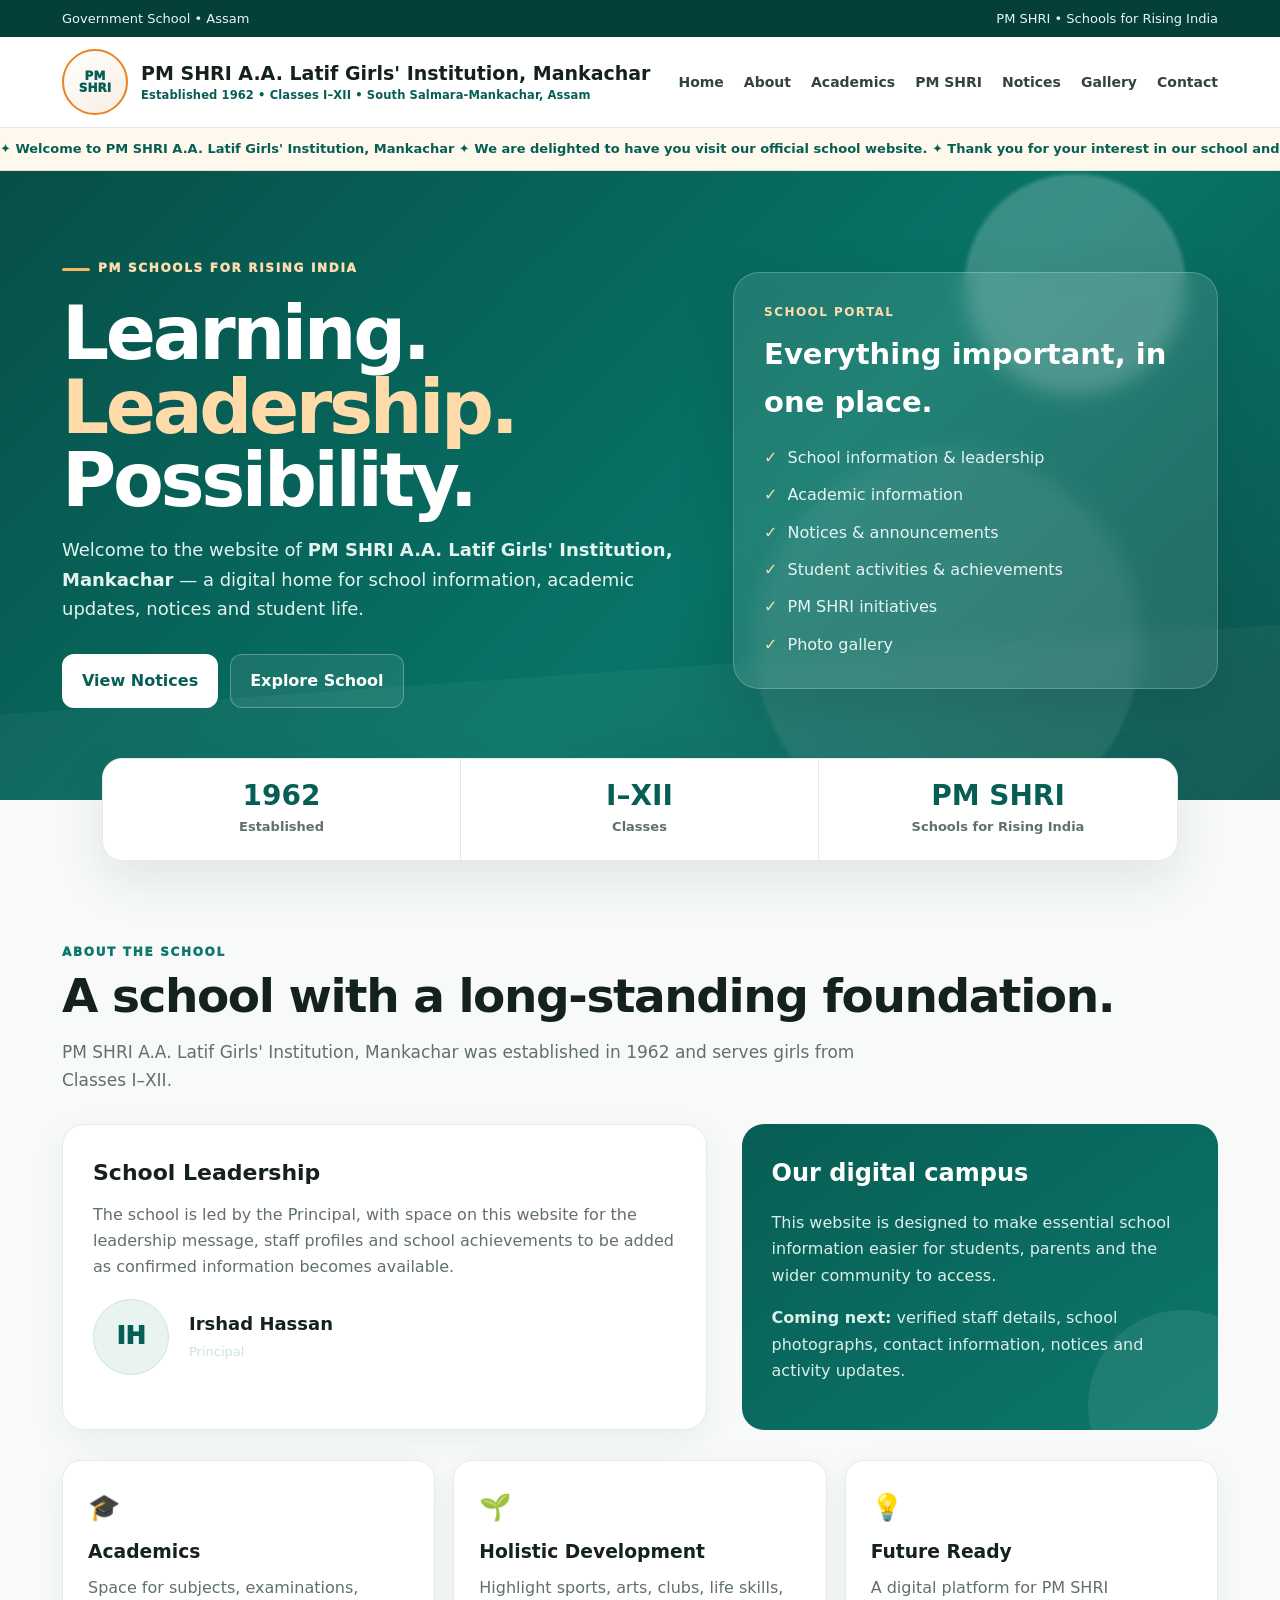
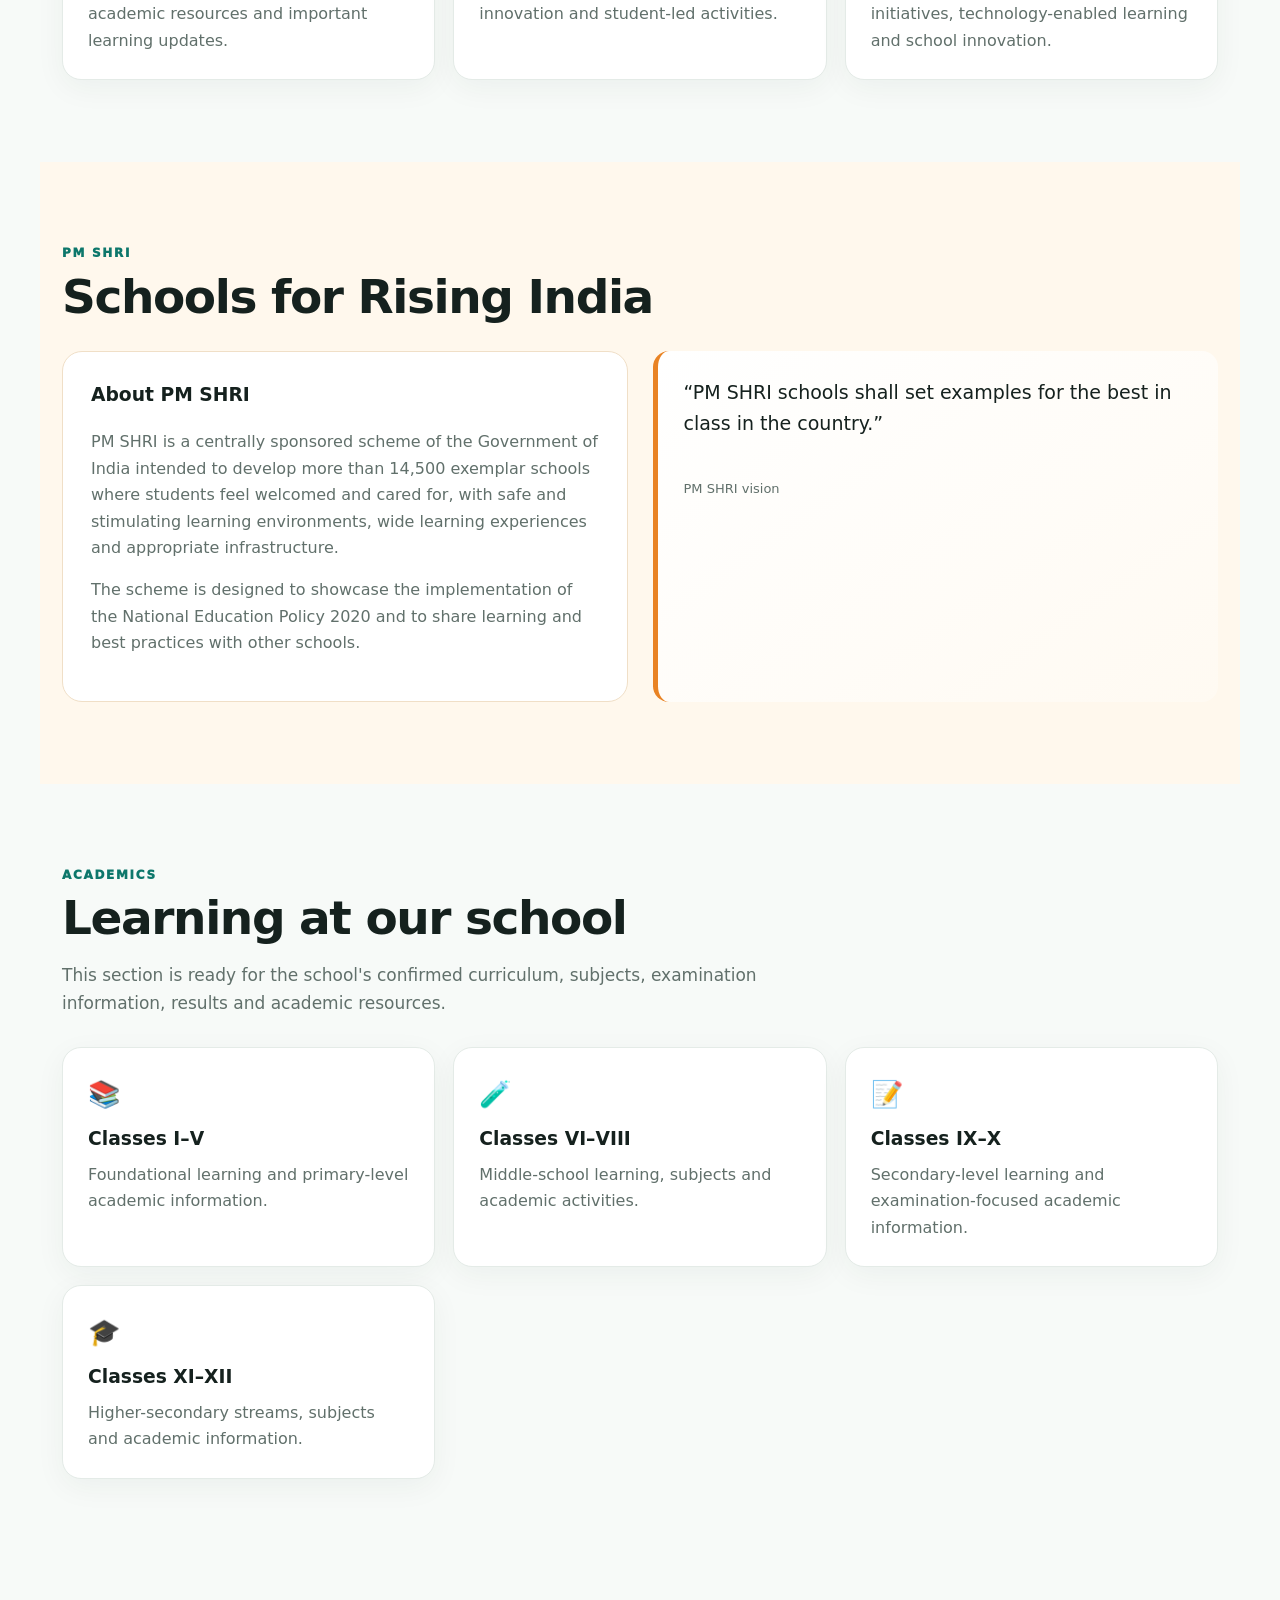
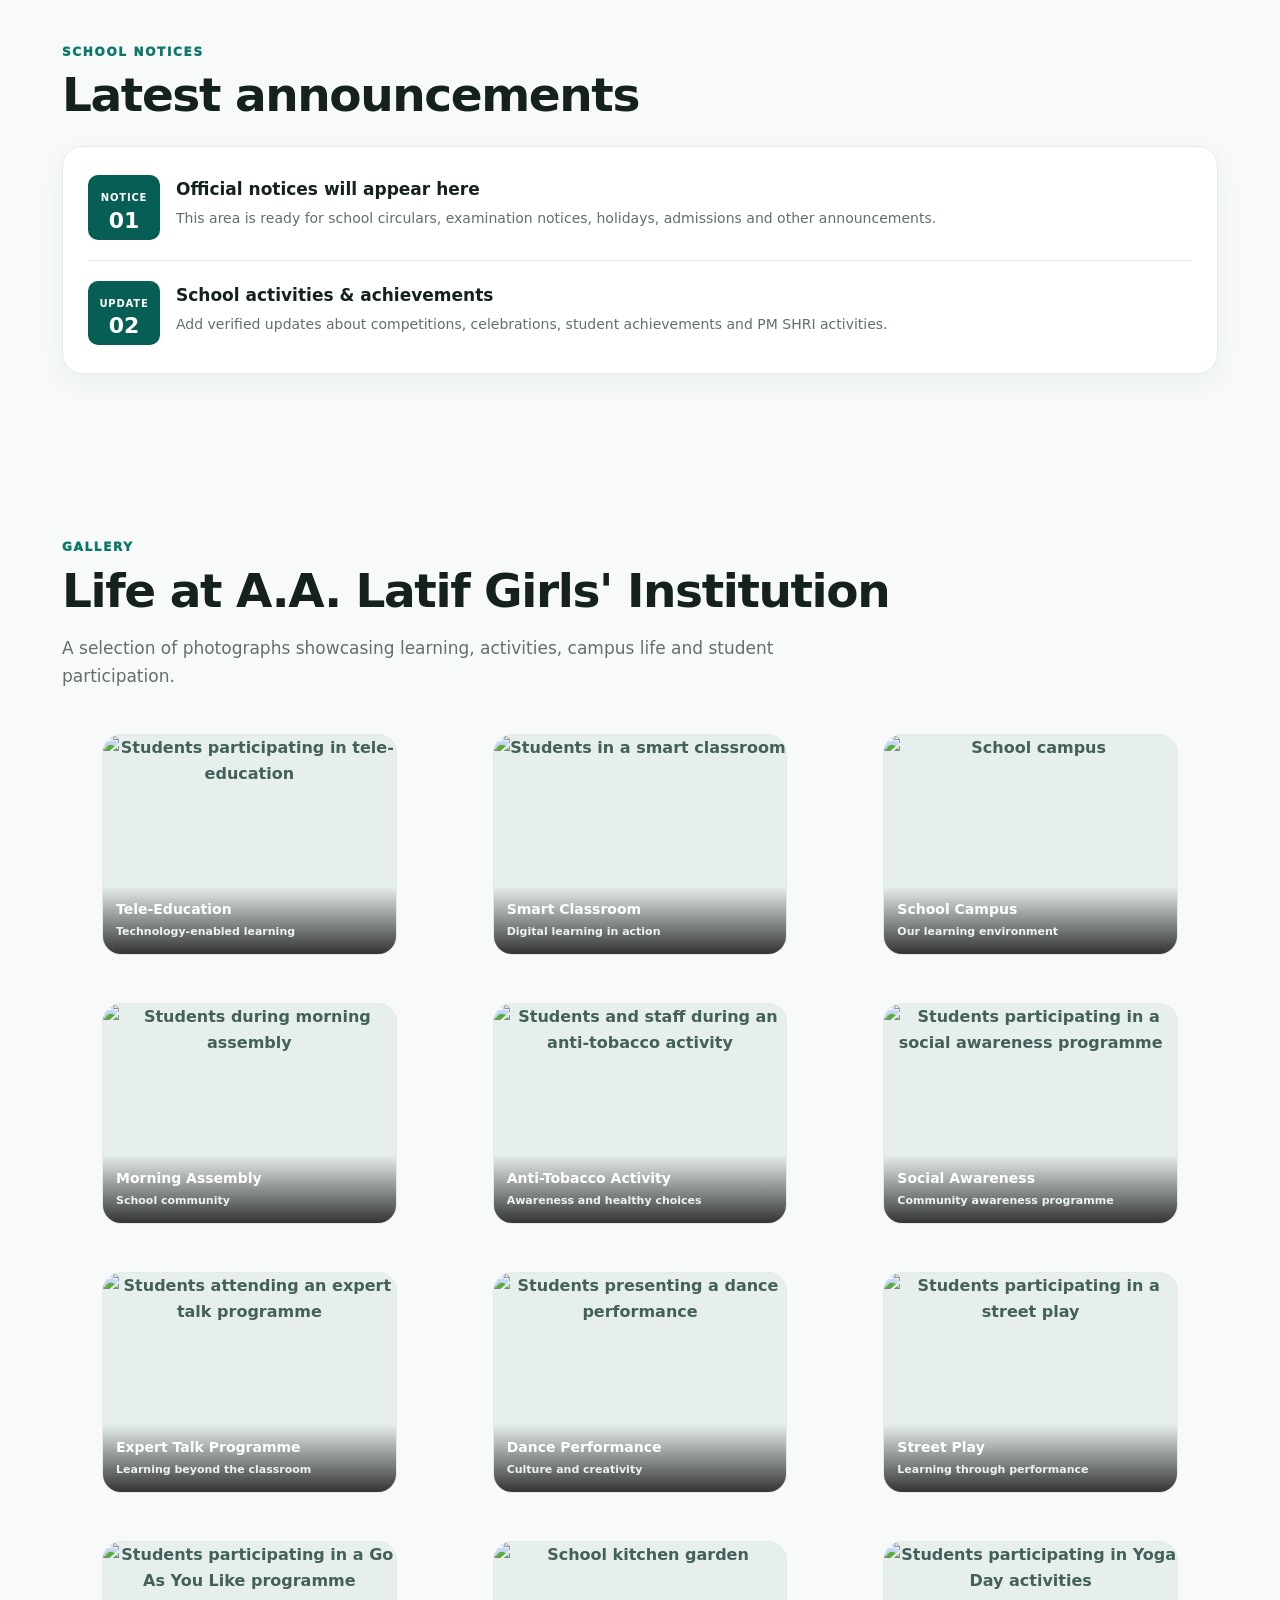
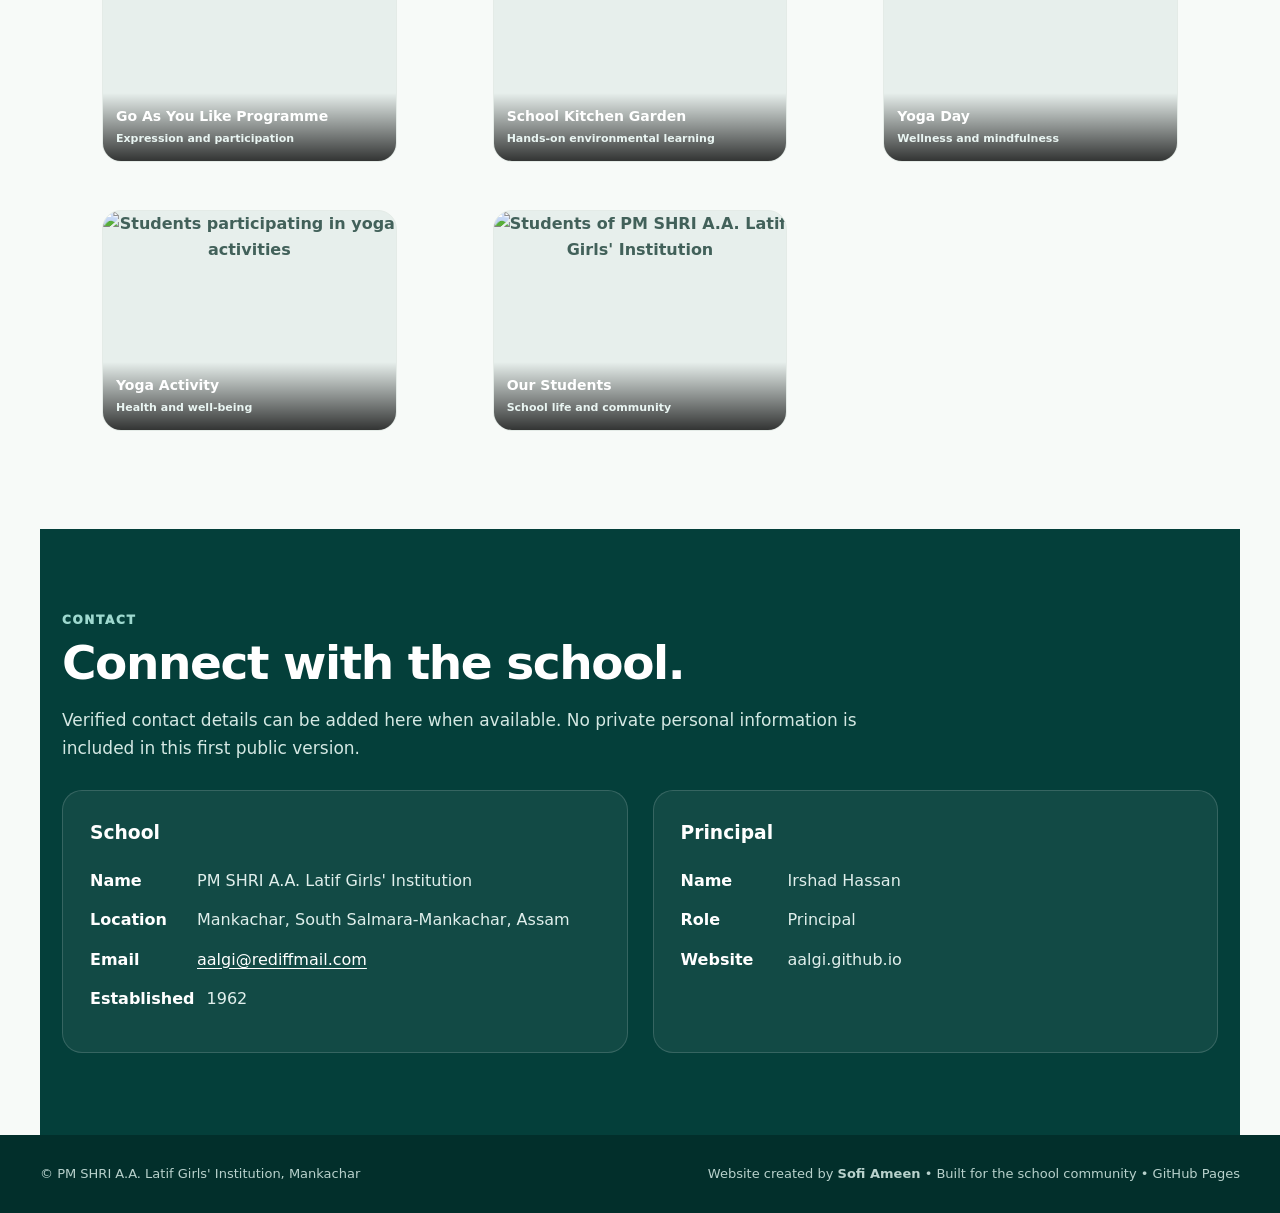
==== index_v4.html @ b2531571 "Add files via upload" ====
<!doctype html>
<html lang="en">
<head>
<meta charset="utf-8">
<meta name="viewport" content="width=device-width,initial-scale=1">
<meta name="theme-color" content="#075e54">
<title>PM SHRI A.A. Latif Girls' Institution, Mankachar</title>
<!-- Google Analytics 4 can be added here once the school Measurement ID (G-XXXXXXXXXX) is available. No public visitor counter is used. -->
<meta name="description" content="PM SHRI A.A. Latif Girls' Institution, Mankachar, Assam — school information, academics, notices, gallery and PM SHRI initiatives.">
<style>
:root{
  --green:#075e54;--green-dark:#043f3a;--green-soft:#0d776b;
  --saffron:#e98324;--gold:#f4b860;--cream:#fff8ed;
  --ink:#15211e;--muted:#61706b;--line:#e4ebe7;--white:#fff;
  --shadow:0 18px 50px rgba(10,55,48,.10)
}
*{box-sizing:border-box}
html{scroll-behavior:smooth}
body{margin:0;font-family:Inter,ui-sans-serif,system-ui,-apple-system,"Segoe UI",Roboto,Arial,sans-serif;color:var(--ink);background:#f7faf8;line-height:1.65}
a{color:inherit;text-decoration:none}
.topbar{background:var(--green-dark);color:#eaf6f3;font-size:13px}
.topbar-inner{max-width:1200px;margin:auto;padding:8px 22px;display:flex;justify-content:space-between;gap:12px;flex-wrap:wrap}
header{position:sticky;top:0;z-index:50;background:rgba(255,255,255,.96);backdrop-filter:blur(12px);border-bottom:1px solid var(--line)}
.nav{max-width:1200px;margin:auto;padding:12px 22px;display:flex;align-items:center;justify-content:space-between;gap:22px}
.brand{display:flex;align-items:center;gap:13px;min-width:0}
.logo-wrap{width:66px;height:66px;flex:0 0 66px;border-radius:50%;display:grid;place-items:center;border:2px solid var(--saffron);background:linear-gradient(145deg,#fff,#f8eee1);color:var(--green);font-weight:950;text-align:center;line-height:1.02;font-size:12px}
.brand-text{font-weight:900;font-size:19px;line-height:1.2}
.brand-text small{display:block;margin-top:5px;color:var(--green);font-size:11.5px;font-weight:800;letter-spacing:.01em}
nav{display:flex;align-items:center;gap:20px;font-size:14px;font-weight:800;color:#33433f}
nav a{padding:8px 0}
nav a:hover{color:var(--green)}
.menu{display:none;border:0;background:transparent;font-size:27px;color:var(--green);cursor:pointer}
.hero{position:relative;overflow:hidden;background:
 radial-gradient(circle at 84% 18%,rgba(255,255,255,.20) 0 9%,transparent 9.5%),
 radial-gradient(circle at 74% 75%,rgba(255,255,255,.08) 0 18%,transparent 18.5%),
 linear-gradient(135deg,#064f48,#087467 58%,#0b554e);color:#fff}
.hero:after{content:"";position:absolute;inset:auto -10% -150px;height:280px;background:rgba(255,255,255,.04);transform:rotate(-4deg)}
.hero-inner{position:relative;z-index:1;max-width:1200px;margin:auto;padding:82px 22px 92px;display:grid;grid-template-columns:1.12fr .88fr;gap:54px;align-items:center}
.kicker{display:inline-flex;align-items:center;gap:8px;color:#ffdcae;font-size:12px;font-weight:950;letter-spacing:.14em;text-transform:uppercase}
.kicker:before{content:"";width:28px;height:3px;background:var(--gold);border-radius:9px}
.hero h1{font-size:clamp(42px,5.8vw,74px);line-height:.99;letter-spacing:-.045em;margin:18px 0}
.hero h1 span{color:#ffdba9}
.hero p{font-size:18px;max-width:700px;color:#e3f4f0;margin:0}
.actions{display:flex;gap:12px;flex-wrap:wrap;margin-top:30px}
.btn{display:inline-flex;align-items:center;justify-content:center;padding:13px 19px;border-radius:12px;font-weight:900;border:1px solid rgba(255,255,255,.28);transition:.2s}
.btn:hover{transform:translateY(-2px)}
.btn-primary{background:#fff;color:var(--green)}
.btn-outline{background:rgba(255,255,255,.08);color:#fff}
.hero-panel{border:1px solid rgba(255,255,255,.22);background:rgba(255,255,255,.10);border-radius:26px;padding:30px;box-shadow:0 20px 60px rgba(0,0,0,.12);backdrop-filter:blur(10px)}
.hero-panel .mini{font-size:12px;letter-spacing:.12em;text-transform:uppercase;color:#ffdcae;font-weight:900}
.hero-panel h2{font-size:29px;margin:8px 0 18px}
.quick-list{list-style:none;padding:0;margin:0;display:grid;gap:11px}
.quick-list li{display:flex;gap:10px;align-items:flex-start;color:#e8f5f2}
.quick-list li:before{content:"✓";color:#ffdcae;font-weight:900}
.stats{max-width:1120px;margin:-42px auto 0;position:relative;z-index:5;padding:0 22px}
.stat-grid{background:#fff;border:1px solid var(--line);border-radius:20px;box-shadow:var(--shadow);display:grid;grid-template-columns:repeat(3,1fr);overflow:hidden}
.stat{padding:22px 25px;text-align:center;border-right:1px solid var(--line)}
.stat:last-child{border-right:0}
.stat b{display:block;font-size:28px;color:var(--green);line-height:1.1}
.stat span{display:block;color:var(--muted);font-size:13px;font-weight:750;margin-top:4px}
.section{max-width:1200px;margin:auto;padding:82px 22px}
.eyebrow{color:var(--green-soft);font-size:12px;font-weight:950;letter-spacing:.14em;text-transform:uppercase}
.section h2{font-size:clamp(31px,4vw,47px);line-height:1.08;letter-spacing:-.03em;margin:8px 0 13px}
.lead{max-width:800px;color:var(--muted);font-size:17px}
.intro-grid{display:grid;grid-template-columns:1.15fr .85fr;gap:35px;align-items:stretch;margin-top:30px}
.feature{background:#fff;border:1px solid var(--line);border-radius:22px;padding:30px;box-shadow:0 10px 34px rgba(15,54,47,.06)}
.feature h3{margin:0 0 10px;font-size:22px}
.feature p{color:var(--muted);margin:0 0 12px}
.highlight{background:linear-gradient(145deg,#075e54,#0d776b);color:#fff;border-radius:22px;padding:30px;position:relative;overflow:hidden}
.highlight:after{content:"";position:absolute;width:190px;height:190px;border-radius:50%;background:rgba(255,255,255,.08);right:-60px;bottom:-70px}
.highlight h3{margin:0 0 12px;font-size:24px}
.highlight p{color:#dcefeb}
.principal{display:flex;gap:20px;align-items:center;margin-top:18px}
.avatar{width:76px;height:76px;border-radius:50%;display:grid;place-items:center;background:#e9f3f0;color:var(--green);font-size:24px;font-weight:950;border:1px solid #cfe3dd}
.principal b{display:block;font-size:18px}.principal span{color:#cce3de;font-size:13px}
.cards{display:grid;grid-template-columns:repeat(3,1fr);gap:18px;margin-top:30px}
.card{background:#fff;border:1px solid var(--line);border-radius:19px;padding:25px;box-shadow:0 8px 30px rgba(15,54,47,.05)}
.card .icon{font-size:26px}.card h3{margin:8px 0 7px}.card p{color:var(--muted);margin:0}
.pmshri{background:var(--cream)}
.split{display:grid;grid-template-columns:1fr 1fr;gap:25px;margin-top:28px}
.pm-box{background:#fff;border:1px solid #f0dfc7;border-radius:20px;padding:28px}
.pm-box h3{margin-top:0}.pm-box p{color:var(--muted)}
.quote{background:linear-gradient(145deg,#fff,#fffaf2);border-left:5px solid var(--saffron);border-radius:16px;padding:26px;font-size:19px}
.quote small{font-size:13px;color:var(--muted)}
.notice-wrap{margin-top:25px;background:#fff;border:1px solid var(--line);border-radius:20px;padding:8px 25px;box-shadow:0 8px 30px rgba(15,54,47,.05)}
.notice{display:flex;gap:16px;align-items:flex-start;padding:20px 0;border-bottom:1px solid var(--line)}
.notice:last-child{border-bottom:0}
.date{min-width:72px;background:var(--green);color:#fff;border-radius:10px;text-align:center;padding:8px;font-weight:900}
.date b{display:block;font-size:22px;line-height:1}.date small{font-size:10px;letter-spacing:.08em}
.notice h3{margin:0 0 4px;font-size:17px}.notice p{margin:0;color:var(--muted);font-size:14px}
.gallery{display:grid;grid-template-columns:repeat(3,1fr);gap:16px;margin-top:28px}
.photo{aspect-ratio:4/3;border-radius:19px;border:1px solid var(--line);background:
 linear-gradient(135deg,#d8e8e3,#f8e6cf);display:flex;flex-direction:column;align-items:center;justify-content:center;text-align:center;color:#42615a;padding:20px;font-weight:850;overflow:hidden}
.photo span{display:block;font-size:12px;font-weight:700;color:#5f746e;margin-top:5px}
.photo.tall{aspect-ratio:4/3}
.contact{background:var(--green-dark);color:#fff}
.contact .lead{color:#d4e8e3}
.contact-grid{display:grid;grid-template-columns:1fr 1fr;gap:25px;margin-top:28px}
.contact-card{border:1px solid rgba(255,255,255,.15);background:rgba(255,255,255,.06);border-radius:20px;padding:27px}
.contact-card h3{margin-top:0}
.contact-row{display:flex;gap:12px;margin:13px 0;color:#e0efec}.contact-row b{min-width:95px;color:#fff}
footer{background:#022f2b;color:#b8d1cc;padding:28px 22px;font-size:13px}
.footer-inner{max-width:1200px;margin:auto;display:flex;justify-content:space-between;gap:15px;flex-wrap:wrap}
@media(max-width:900px){
 nav{display:none;position:absolute;left:15px;right:15px;top:82px;background:#fff;border:1px solid var(--line);border-radius:16px;padding:12px 18px;box-shadow:var(--shadow);flex-direction:column;align-items:flex-start;gap:5px}
 nav.open{display:flex}.menu{display:block}
 .hero-inner,.intro-grid,.split,.contact-grid{grid-template-columns:1fr}
 .cards{grid-template-columns:1fr 1fr}.gallery{grid-template-columns:1fr 1fr}
 .hero-inner{padding-top:60px}
}
@media(max-width:560px){
 .topbar-inner{font-size:11px}.brand-text{font-size:14px}.brand-text small{font-size:9.5px}.logo-wrap{width:52px;height:52px;flex-basis:52px;font-size:10px}
 .hero h1{font-size:43px}.hero p{font-size:16px}.stat-grid{grid-template-columns:1fr}.stat{border-right:0;border-bottom:1px solid var(--line)}.stat:last-child{border-bottom:0}
 .cards,.gallery{grid-template-columns:1fr}.section{padding:65px 18px}.hero-inner{padding-left:18px;padding-right:18px}
}

.marquee{background:#fff8ed;border-bottom:1px solid #f0dfc7;overflow:hidden;white-space:nowrap}
.marquee-track{display:inline-flex;min-width:max-content;animation:marquee 28s linear infinite;padding:10px 0;color:#075e54;font-size:13px;font-weight:850}
.marquee-track span{margin-right:55px}
@keyframes marquee{from{transform:translateX(0)}to{transform:translateX(-50%)}}
.gallery .photo{position:relative;padding:0;display:block;background:#e7efec}
.gallery .photo img{width:100%;height:100%;display:block;object-fit:cover}
.gallery .photo figcaption{position:absolute;left:0;right:0;bottom:0;padding:12px 13px;background:linear-gradient(transparent,rgba(0,0,0,.78));color:#fff;font-size:14px;font-weight:850;text-align:left}
.gallery .photo figcaption span{display:block;color:#e9f5f2;font-size:11px;font-weight:650;margin-top:2px}
.contact a.email-link{color:#fff;text-decoration:underline;text-underline-offset:3px}
@media(prefers-reduced-motion:reduce){.marquee-track{animation:none}.marquee{overflow:auto}}
</style>
</head>
<body>

<div class="topbar">
  <div class="topbar-inner">
    <span>Government School • Assam</span>
    <span>PM SHRI • Schools for Rising India</span>
  </div>
</div>

<header>
  <div class="nav">
    <a class="brand" href="#home" aria-label="School home">
      <div class="logo-wrap" aria-label="PM SHRI logo placeholder">PM<br>SHRI</div>
      <div class="brand-text">
        PM SHRI A.A. Latif Girls' Institution, Mankachar
        <small>Established 1962 • Classes I–XII • South Salmara-Mankachar, Assam</small>
      </div>
    </a>
    <button class="menu" onclick="toggleNav()" aria-label="Open navigation">☰</button>
    <nav id="nav">
      <a href="#home">Home</a><a href="#about">About</a><a href="#academics">Academics</a>
      <a href="#pmshri">PM SHRI</a><a href="#notices">Notices</a><a href="#gallery">Gallery</a><a href="#contact">Contact</a>
    </nav>
  </div>
</header>

<div class="marquee" aria-label="School welcome message">
  <div class="marquee-track">
    <span>✦ Welcome to PM SHRI A.A. Latif Girls' Institution, Mankachar ✦ We are delighted to have you visit our official school website. ✦ Thank you for your interest in our school and its activities. ✦</span>
    <span aria-hidden="true">✦ Welcome to PM SHRI A.A. Latif Girls' Institution, Mankachar ✦ We are delighted to have you visit our official school website. ✦ Thank you for your interest in our school and its activities. ✦</span>
  </div>
</div>

<main id="home">
<section class="hero">
  <div class="hero-inner">
    <div>
      <div class="kicker">PM Schools for Rising India</div>
      <h1>Learning.<br><span>Leadership.</span><br>Possibility.</h1>
      <p>Welcome to the website of <strong>PM SHRI A.A. Latif Girls' Institution, Mankachar</strong> — a digital home for school information, academic updates, notices and student life.</p>
      <div class="actions">
        <a class="btn btn-primary" href="#notices">View Notices</a>
        <a class="btn btn-outline" href="#about">Explore School</a>
      </div>
    </div>
    <aside class="hero-panel">
      <div class="mini">School Portal</div>
      <h2>Everything important, in one place.</h2>
      <ul class="quick-list">
        <li>School information & leadership</li>
        <li>Academic information</li>
        <li>Notices & announcements</li>
        <li>Student activities & achievements</li>
        <li>PM SHRI initiatives</li>
        <li>Photo gallery</li>
      </ul>
    </aside>
  </div>
</section>

<div class="stats">
  <div class="stat-grid">
    <div class="stat"><b>1962</b><span>Established</span></div>
    <div class="stat"><b>I–XII</b><span>Classes</span></div>
    <div class="stat"><b>PM SHRI</b><span>Schools for Rising India</span></div>
  </div>
</div>

<section class="section" id="about">
  <div class="eyebrow">About the school</div>
  <h2>A school with a long-standing foundation.</h2>
  <p class="lead">PM SHRI A.A. Latif Girls' Institution, Mankachar was established in 1962 and serves girls from Classes I–XII.</p>

  <div class="intro-grid">
    <article class="feature">
      <h3>School Leadership</h3>
      <p>The school is led by the Principal, with space on this website for the leadership message, staff profiles and school achievements to be added as confirmed information becomes available.</p>
      <div class="principal">
        <div class="avatar">IH</div>
        <div><b>Irshad Hassan</b><span>Principal</span></div>
      </div>
    </article>
    <article class="highlight">
      <h3>Our digital campus</h3>
      <p>This website is designed to make essential school information easier for students, parents and the wider community to access.</p>
      <p><strong>Coming next:</strong> verified staff details, school photographs, contact information, notices and activity updates.</p>
    </article>
  </div>

  <div class="cards">
    <article class="card"><div class="icon">🎓</div><h3>Academics</h3><p>Space for subjects, examinations, academic resources and important learning updates.</p></article>
    <article class="card"><div class="icon">🌱</div><h3>Holistic Development</h3><p>Highlight sports, arts, clubs, life skills, innovation and student-led activities.</p></article>
    <article class="card"><div class="icon">💡</div><h3>Future Ready</h3><p>A digital platform for PM SHRI initiatives, technology-enabled learning and school innovation.</p></article>
  </div>
</section>

<section class="section pmshri" id="pmshri">
  <div class="eyebrow">PM SHRI</div>
  <h2>Schools for Rising India</h2>
  <div class="split">
    <article class="pm-box">
      <h3>About PM SHRI</h3>
      <p>PM SHRI is a centrally sponsored scheme of the Government of India intended to develop more than 14,500 exemplar schools where students feel welcomed and cared for, with safe and stimulating learning environments, wide learning experiences and appropriate infrastructure.</p>
      <p>The scheme is designed to showcase the implementation of the National Education Policy 2020 and to share learning and best practices with other schools.</p>
    </article>
    <article class="quote">
      “PM SHRI schools shall set examples for the best in class in the country.”
      <br><br><small>PM SHRI vision</small>
    </article>
  </div>
</section>

<section class="section" id="academics">
  <div class="eyebrow">Academics</div>
  <h2>Learning at our school</h2>
  <p class="lead">This section is ready for the school's confirmed curriculum, subjects, examination information, results and academic resources.</p>
  <div class="cards">
    <article class="card"><div class="icon">📚</div><h3>Classes I–V</h3><p>Foundational learning and primary-level academic information.</p></article>
    <article class="card"><div class="icon">🧪</div><h3>Classes VI–VIII</h3><p>Middle-school learning, subjects and academic activities.</p></article>
    <article class="card"><div class="icon">📝</div><h3>Classes IX–X</h3><p>Secondary-level learning and examination-focused academic information.</p></article>
    <article class="card"><div class="icon">🎓</div><h3>Classes XI–XII</h3><p>Higher-secondary streams, subjects and academic information.</p></article>
  </div>
</section>

<section class="section" id="notices">
  <div class="eyebrow">School notices</div>
  <h2>Latest announcements</h2>
  <div class="notice-wrap">
    <div class="notice">
      <div class="date"><small>NOTICE</small><b>01</b></div>
      <div><h3>Official notices will appear here</h3><p>This area is ready for school circulars, examination notices, holidays, admissions and other announcements.</p></div>
    </div>
    <div class="notice">
      <div class="date"><small>UPDATE</small><b>02</b></div>
      <div><h3>School activities & achievements</h3><p>Add verified updates about competitions, celebrations, student achievements and PM SHRI activities.</p></div>
    </div>
  </div>
</section>

<section class="section" id="gallery">
  <div class="eyebrow">Gallery</div>
  <h2>Life at A.A. Latif Girls' Institution</h2>
  <p class="lead">A selection of photographs showcasing learning, activities, campus life and student participation.</p>
  <div class="gallery">
    <figure class="photo"><img src="assets/Tele_Education.jpg" alt="Students participating in tele-education" loading="lazy"><figcaption>Tele-Education<span>Technology-enabled learning</span></figcaption></figure>
    <figure class="photo"><img src="assets/smart_class.jpeg" alt="Students in a smart classroom" loading="lazy"><figcaption>Smart Classroom<span>Digital learning in action</span></figcaption></figure>
    <figure class="photo"><img src="assets/CAMPUS.jpg" alt="School campus" loading="lazy"><figcaption>School Campus<span>Our learning environment</span></figcaption></figure>
    <figure class="photo"><img src="assets/MORNING_ASSEMBLY.jpg" alt="Students during morning assembly" loading="lazy"><figcaption>Morning Assembly<span>School community</span></figcaption></figure>
    <figure class="photo"><img src="assets/Anti_Tobacco.jpg" alt="Students and staff during an anti-tobacco activity" loading="lazy"><figcaption>Anti-Tobacco Activity<span>Awareness and healthy choices</span></figcaption></figure>
    <figure class="photo"><img src="assets/social_Awareness.jpg" alt="Students participating in a social awareness programme" loading="lazy"><figcaption>Social Awareness<span>Community awareness programme</span></figcaption></figure>
    <figure class="photo"><img src="assets/Expert_Talk_Program.jpg" alt="Students attending an expert talk programme" loading="lazy"><figcaption>Expert Talk Programme<span>Learning beyond the classroom</span></figcaption></figure>
    <figure class="photo"><img src="assets/dance_performance.jpg" alt="Students presenting a dance performance" loading="lazy"><figcaption>Dance Performance<span>Culture and creativity</span></figcaption></figure>
    <figure class="photo"><img src="assets/Street_Play.jpeg" alt="Students participating in a street play" loading="lazy"><figcaption>Street Play<span>Learning through performance</span></figcaption></figure>
    <figure class="photo"><img src="assets/Go_As_You_Like_Program.jpeg" alt="Students participating in a Go As You Like programme" loading="lazy"><figcaption>Go As You Like Programme<span>Expression and participation</span></figcaption></figure>
    <figure class="photo"><img src="assets/Kitchen_Garden.jpeg" alt="School kitchen garden" loading="lazy"><figcaption>School Kitchen Garden<span>Hands-on environmental learning</span></figcaption></figure>
    <figure class="photo"><img src="assets/Yoga_Day.jpeg" alt="Students participating in Yoga Day activities" loading="lazy"><figcaption>Yoga Day<span>Wellness and mindfulness</span></figcaption></figure>
    <figure class="photo"><img src="assets/yoga.jpeg" alt="Students participating in yoga activities" loading="lazy"><figcaption>Yoga Activity<span>Health and well-being</span></figcaption></figure>
    <figure class="photo"><img src="assets/students.jpeg" alt="Students of PM SHRI A.A. Latif Girls' Institution" loading="lazy"><figcaption>Our Students<span>School life and community</span></figcaption></figure>
  </div>
</section>

<section class="section contact" id="contact">
  <div class="eyebrow" style="color:#9ed9cf">Contact</div>
  <h2>Connect with the school.</h2>
  <p class="lead">Verified contact details can be added here when available. No private personal information is included in this first public version.</p>
  <div class="contact-grid">
    <div class="contact-card">
      <h3>School</h3>
      <div class="contact-row"><b>Name</b><span>PM SHRI A.A. Latif Girls' Institution</span></div>
      <div class="contact-row"><b>Location</b><span>Mankachar, South Salmara-Mankachar, Assam</span></div>
      <div class="contact-row"><b>Email</b><span><a class="email-link" href="mailto:aalgi@rediffmail.com">aalgi@rediffmail.com</a></span></div>
      <div class="contact-row"><b>Established</b><span>1962</span></div>
    </div>
    <div class="contact-card">
      <h3>Principal</h3>
      <div class="contact-row"><b>Name</b><span>Irshad Hassan</span></div>
      <div class="contact-row"><b>Role</b><span>Principal</span></div>
      <div class="contact-row"><b>Website</b><span>aalgi.github.io</span></div>
    </div>
  </div>
</section>
</main>

<footer>
  <div class="footer-inner">
    <span>© PM SHRI A.A. Latif Girls' Institution, Mankachar</span>
    <span>Website created by <strong>Sofi Ameen</strong> • Built for the school community • GitHub Pages</span>
  </div>
</footer>

<script>
function toggleNav(){document.getElementById('nav').classList.toggle('open')}
document.querySelectorAll('#nav a').forEach(a=>a.addEventListener('click',()=>document.getElementById('nav').classList.remove('open')));
</script>
</body>
</html>
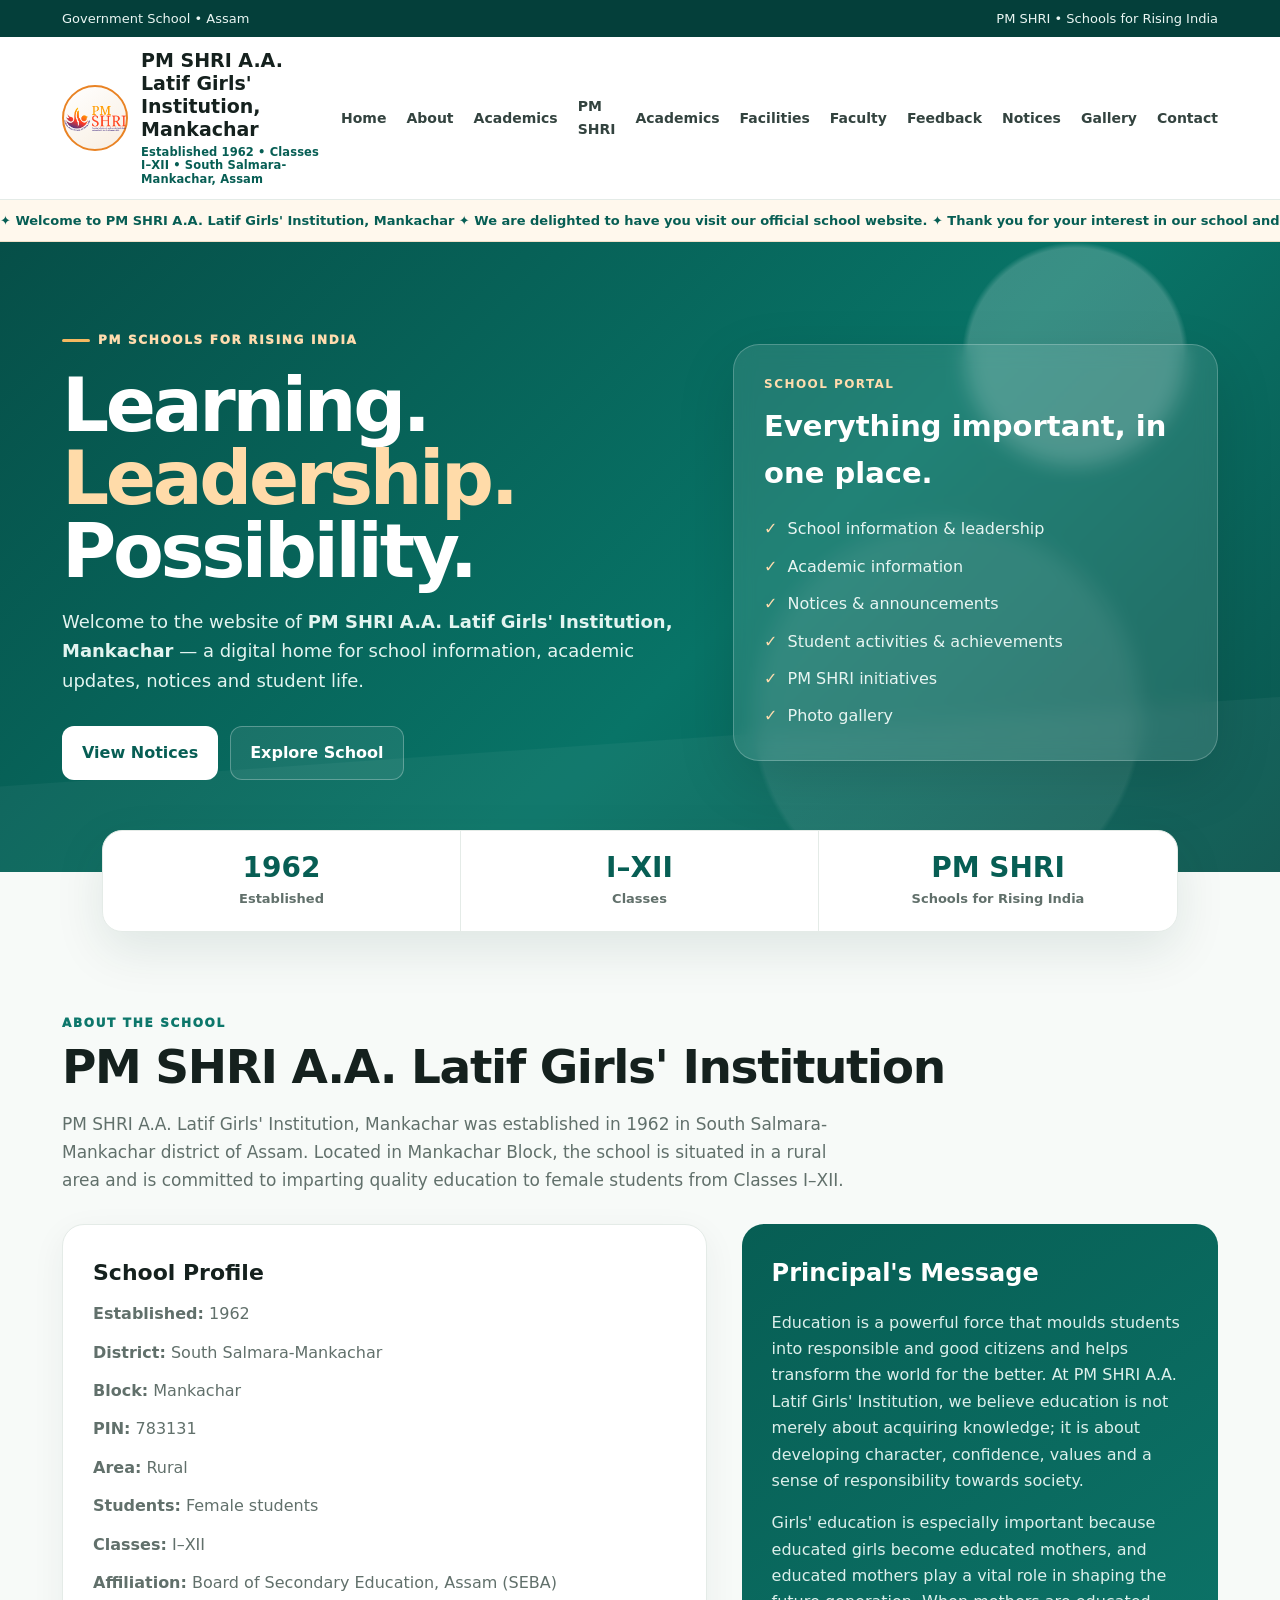
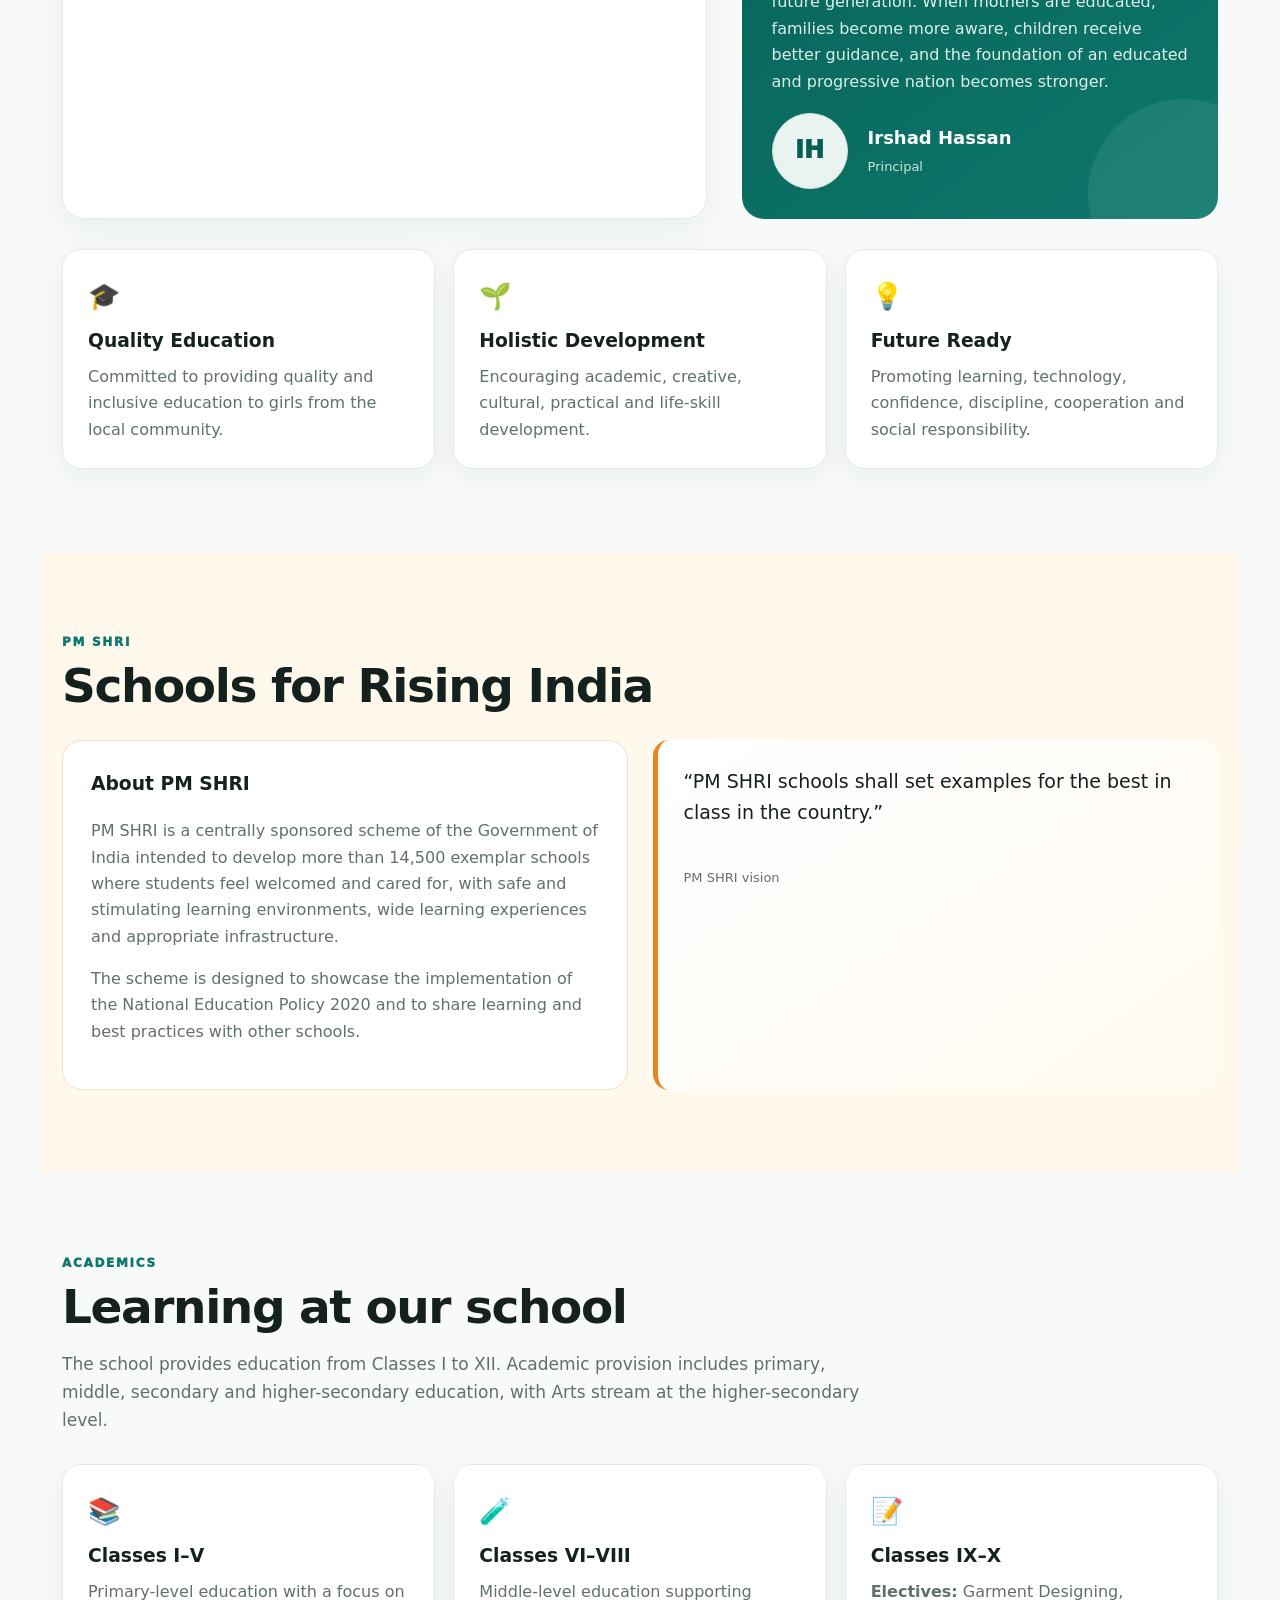
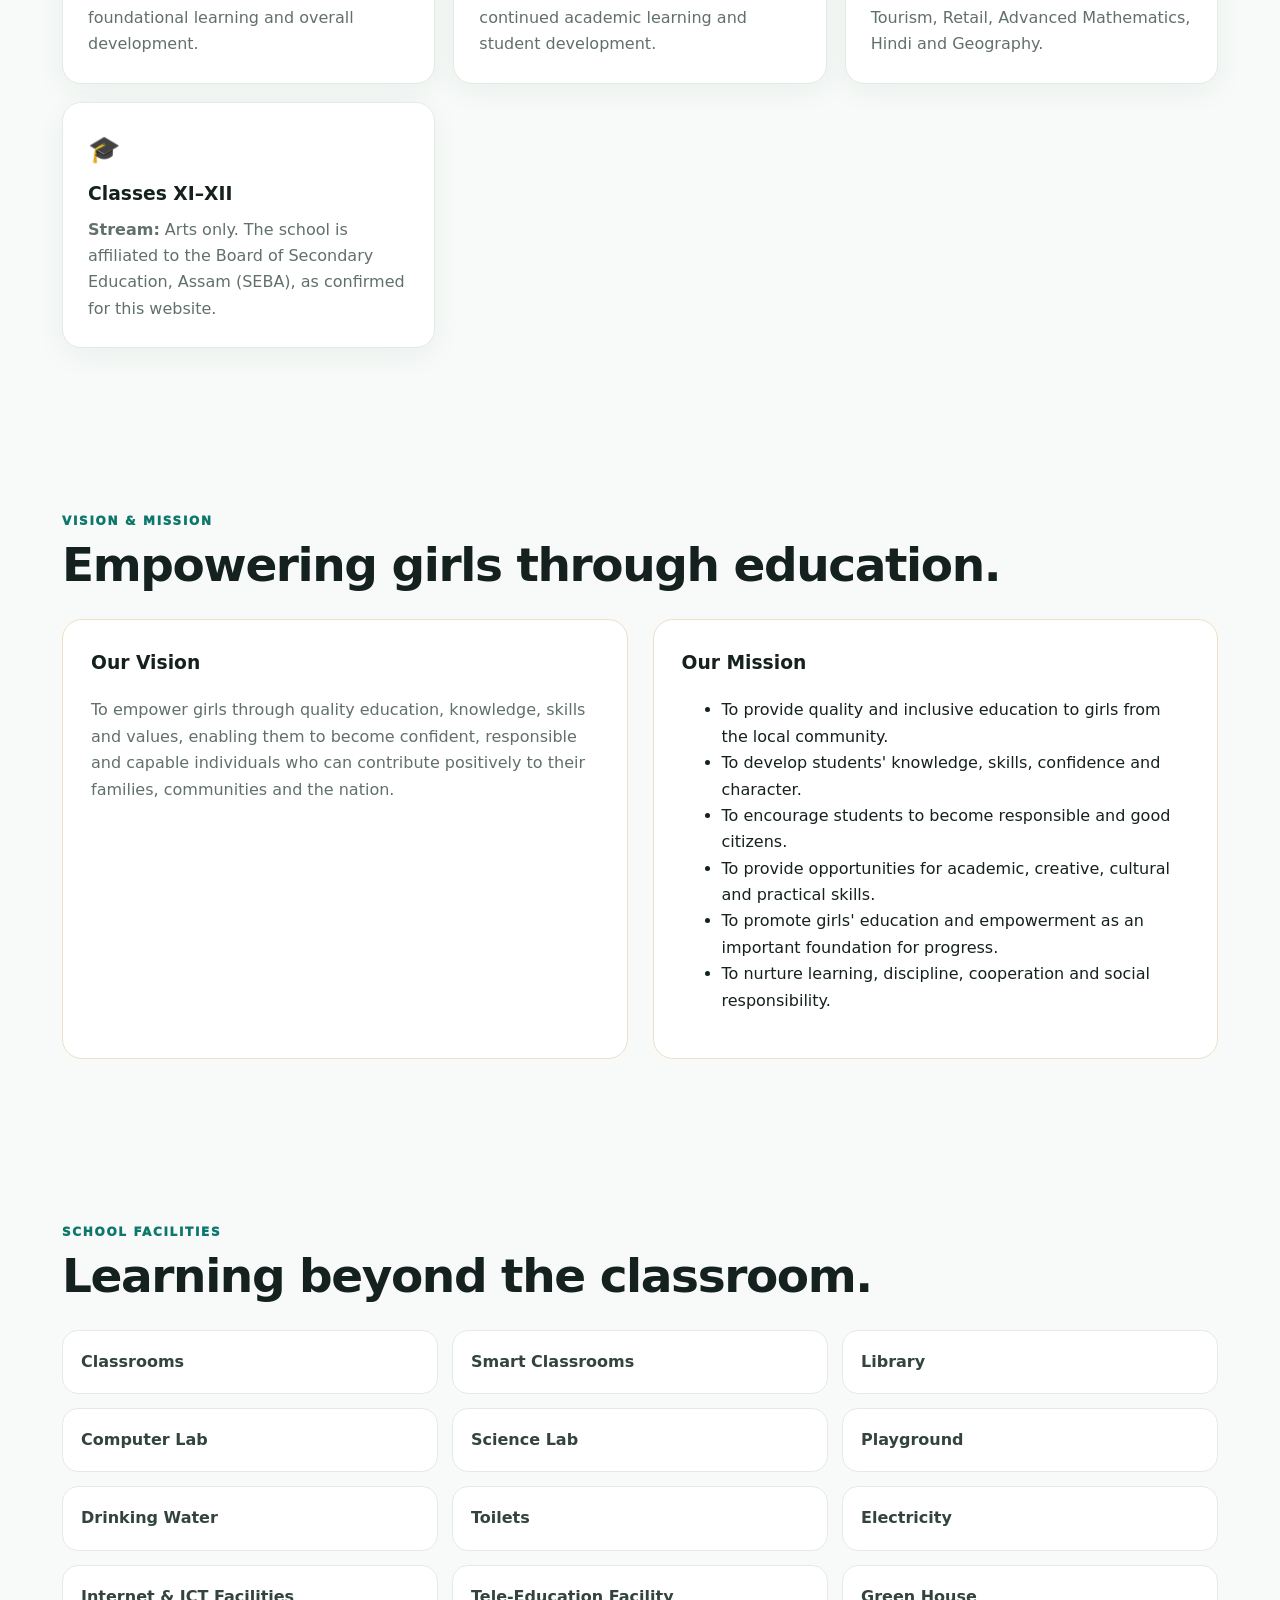
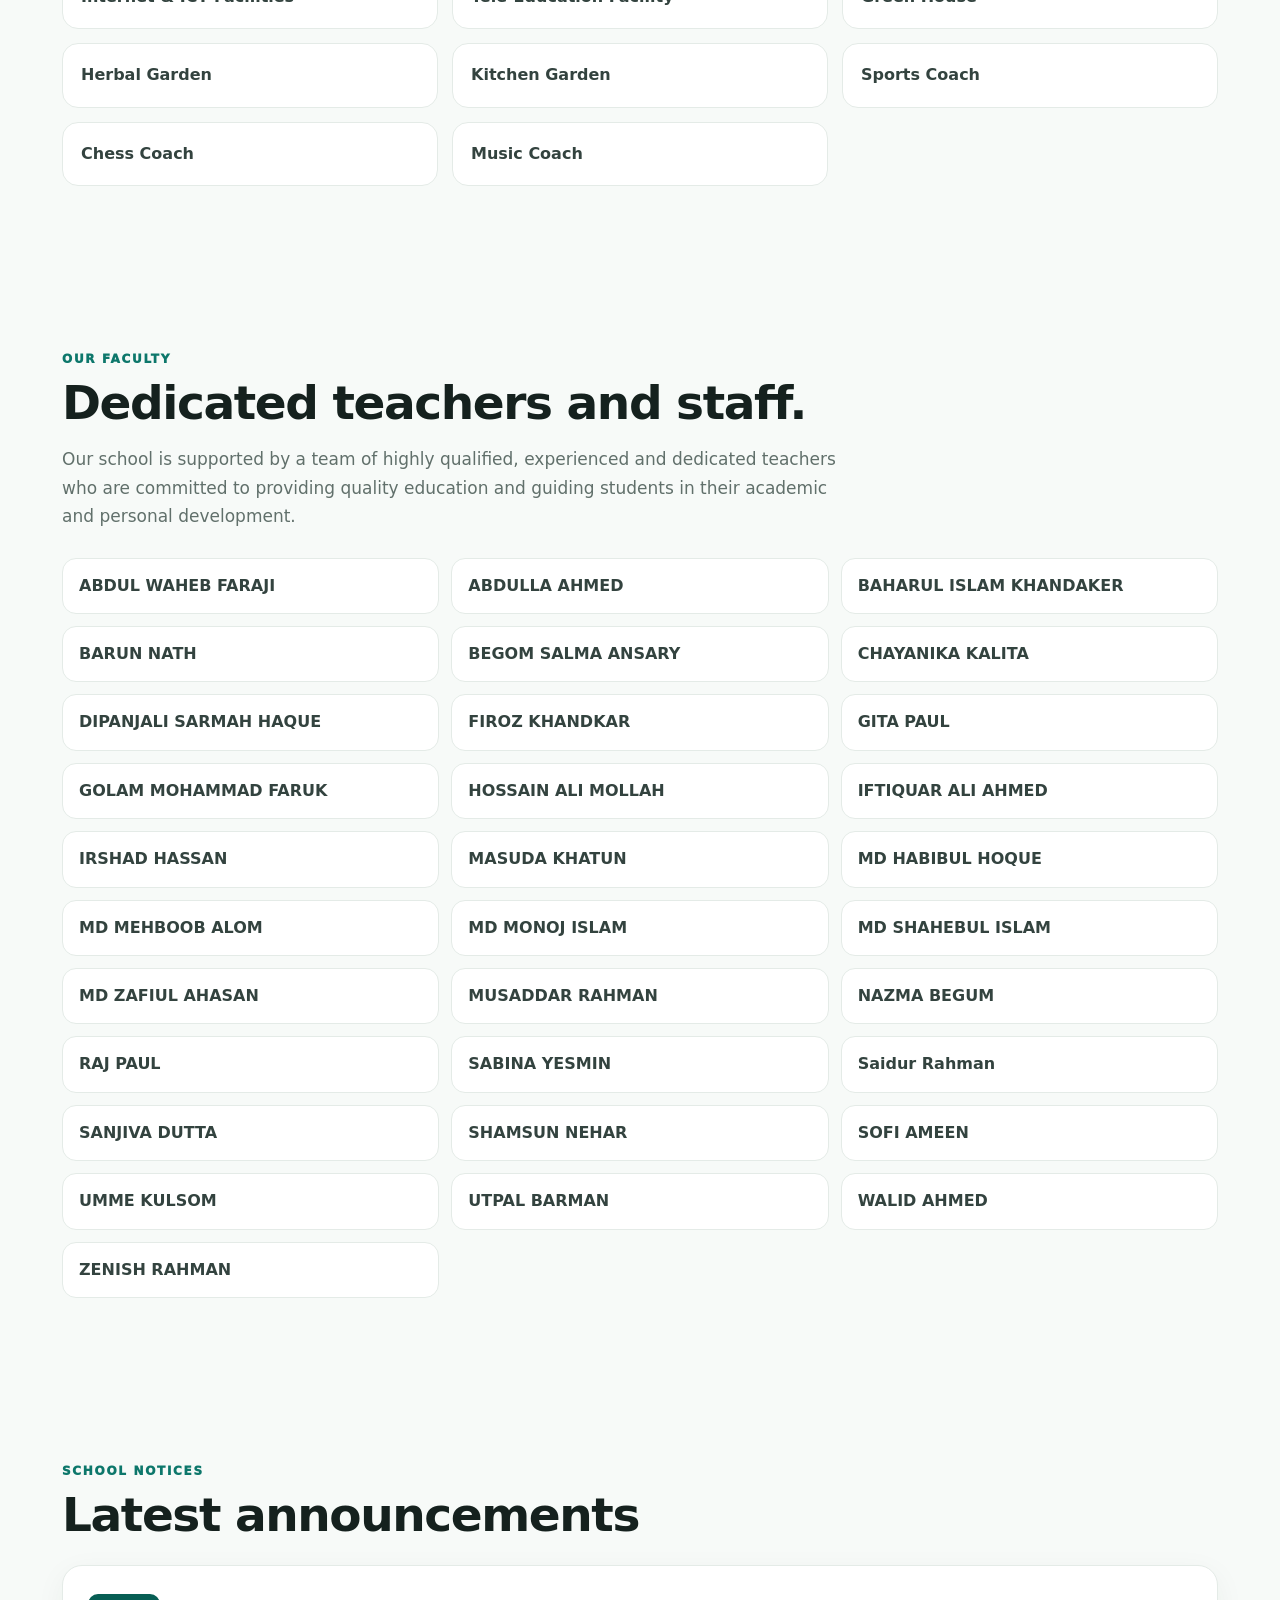
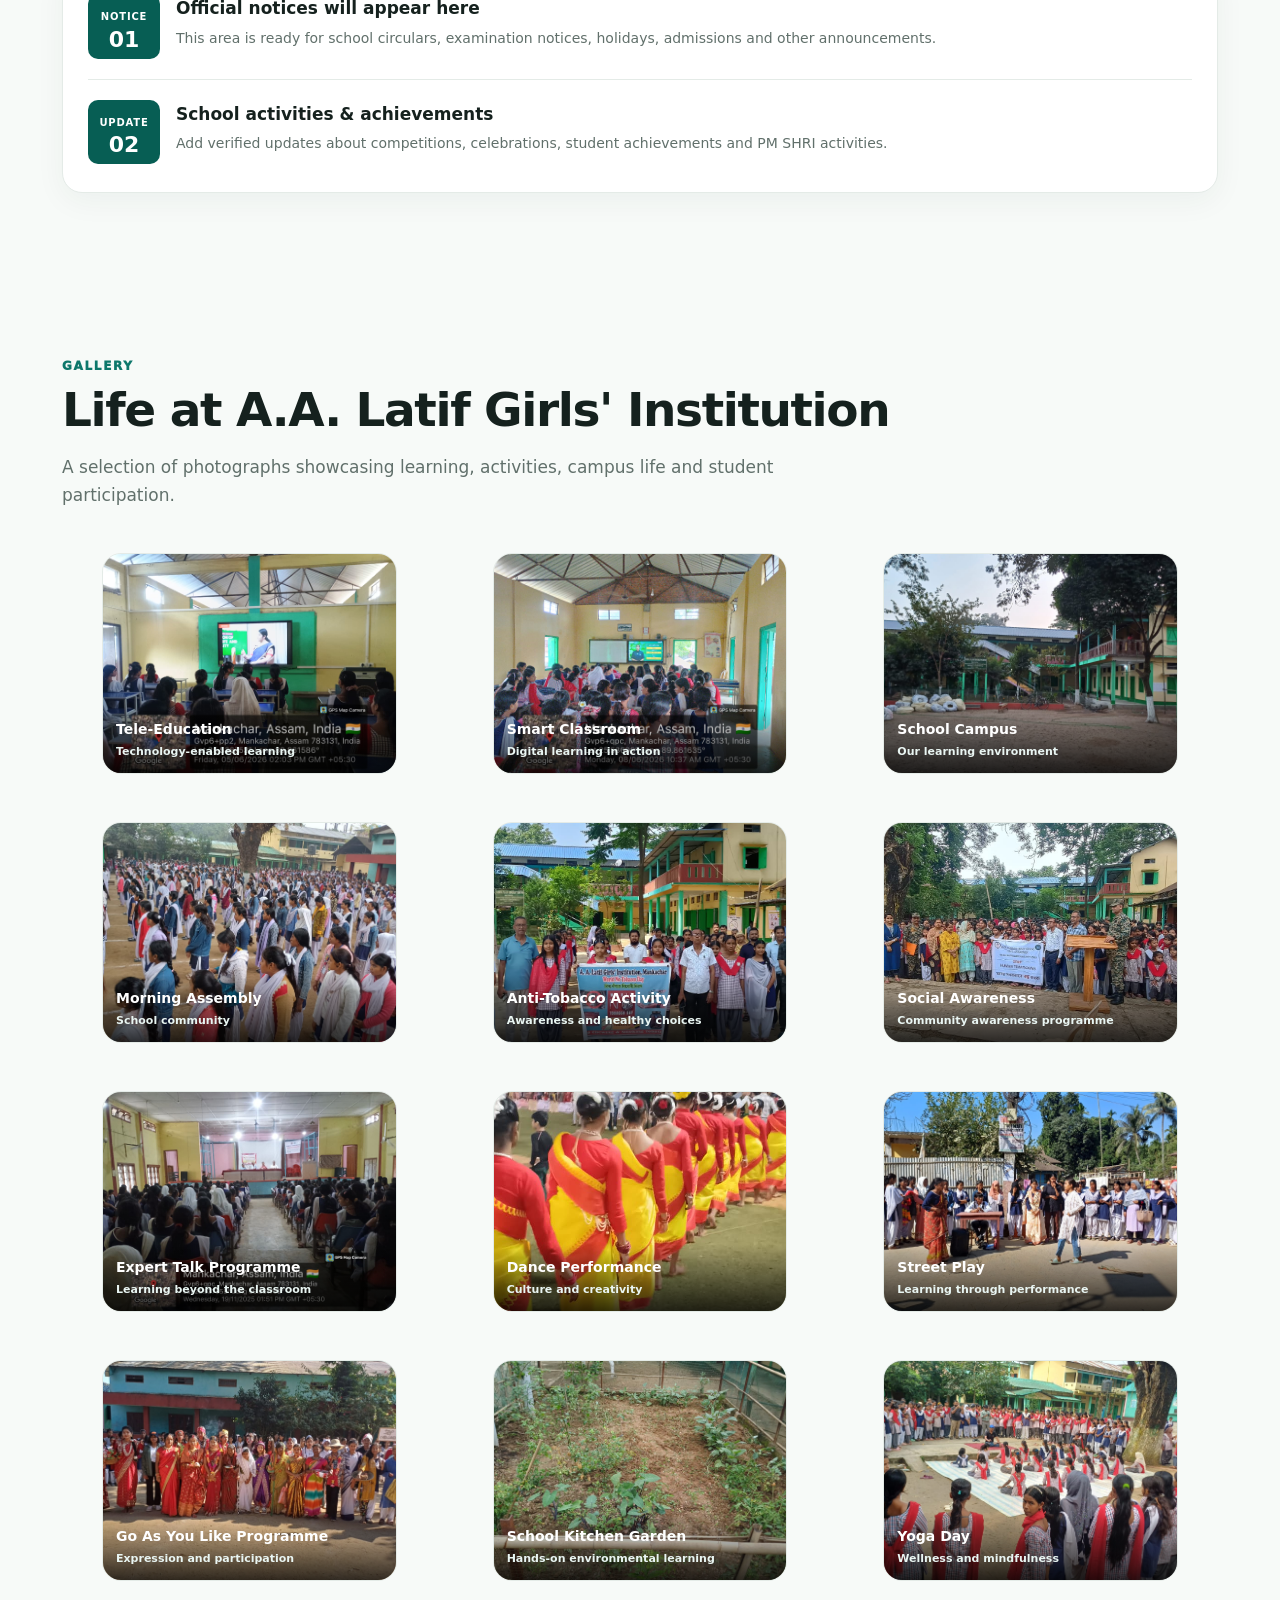
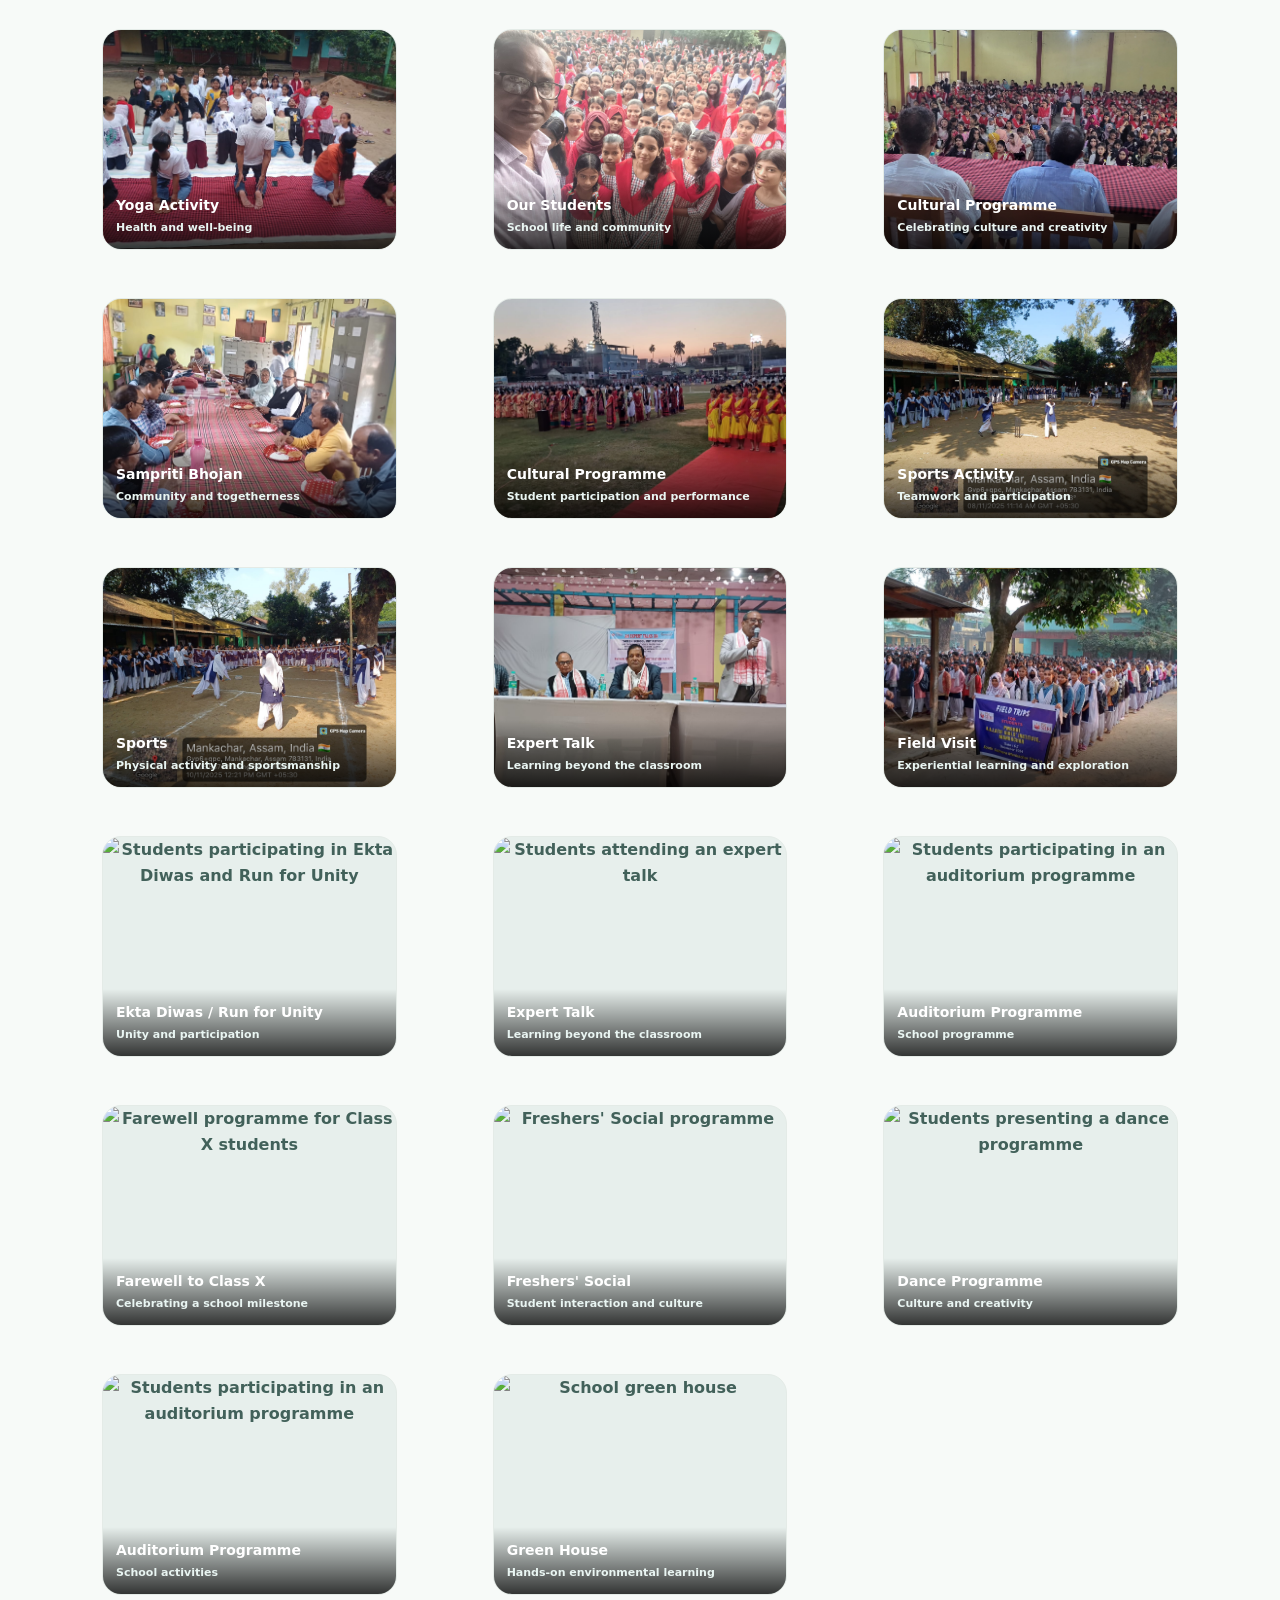
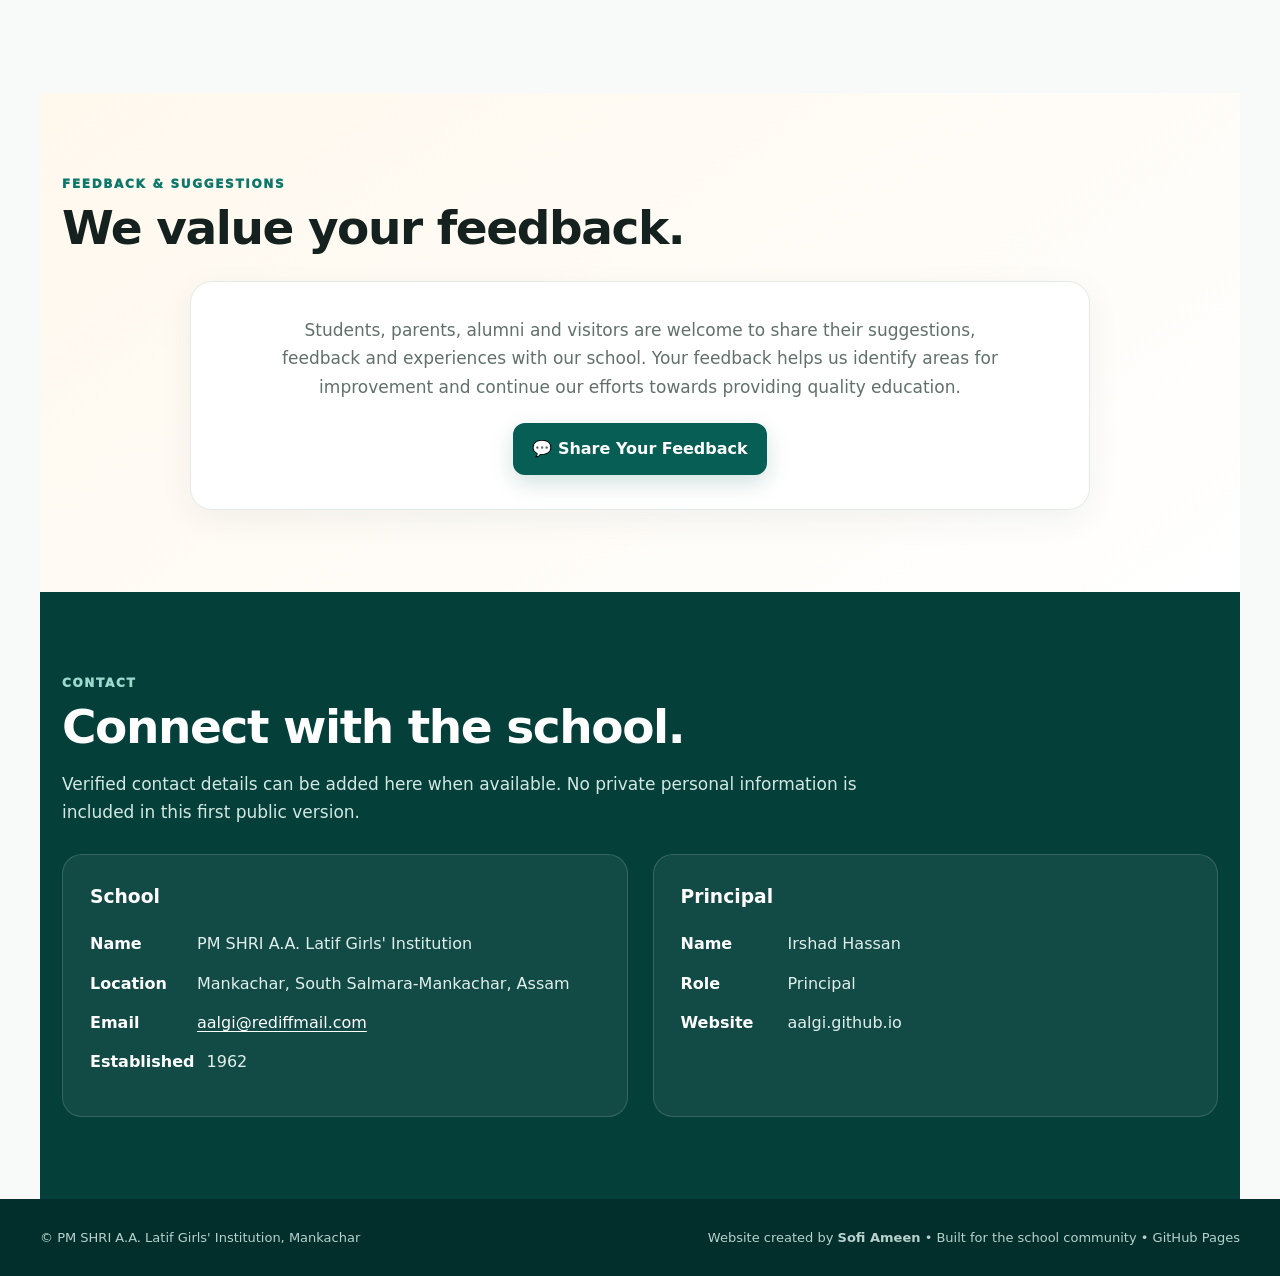
==== commit 811733cf: "Integrate Google Tag Manager and enhance school details Added Google Tag Manager and updated school " ====
--- a/index_v4.html
+++ b/index_v4.html
@@ -1,11 +1,19 @@
 <!doctype html>
 <html lang="en">
 <head>
+<!-- Google tag (gtag.js) -->
+<script async src="https://www.googletagmanager.com/gtag/js?id=G-VXDR3RZ91E"></script>
+<script>
+  window.dataLayer = window.dataLayer || [];
+  function gtag(){dataLayer.push(arguments);}
+  gtag('js', new Date());
+  gtag('config', 'G-VXDR3RZ91E');
+</script>
 <meta charset="utf-8">
 <meta name="viewport" content="width=device-width,initial-scale=1">
 <meta name="theme-color" content="#075e54">
 <title>PM SHRI A.A. Latif Girls' Institution, Mankachar</title>
-<!-- Google Analytics 4 can be added here once the school Measurement ID (G-XXXXXXXXXX) is available. No public visitor counter is used. -->
+
 <meta name="description" content="PM SHRI A.A. Latif Girls' Institution, Mankachar, Assam — school information, academics, notices, gallery and PM SHRI initiatives.">
 <style>
 :root{
@@ -23,7 +31,7 @@
 header{position:sticky;top:0;z-index:50;background:rgba(255,255,255,.96);backdrop-filter:blur(12px);border-bottom:1px solid var(--line)}
 .nav{max-width:1200px;margin:auto;padding:12px 22px;display:flex;align-items:center;justify-content:space-between;gap:22px}
 .brand{display:flex;align-items:center;gap:13px;min-width:0}
-.logo-wrap{width:66px;height:66px;flex:0 0 66px;border-radius:50%;display:grid;place-items:center;border:2px solid var(--saffron);background:linear-gradient(145deg,#fff,#f8eee1);color:var(--green);font-weight:950;text-align:center;line-height:1.02;font-size:12px}
+.logo-wrap img{width:100%;height:100%;object-fit:contain;display:block}.logo-wrap{width:66px;height:66px;flex:0 0 66px;border-radius:50%;display:grid;place-items:center;border:2px solid var(--saffron);background:linear-gradient(145deg,#fff,#f8eee1);color:var(--green);font-weight:950;text-align:center;line-height:1.02;font-size:12px}
 .brand-text{font-weight:900;font-size:19px;line-height:1.2}
 .brand-text small{display:block;margin-top:5px;color:var(--green);font-size:11.5px;font-weight:800;letter-spacing:.01em}
 nav{display:flex;align-items:center;gap:20px;font-size:14px;font-weight:800;color:#33433f}
@@ -119,10 +127,23 @@
 .marquee-track span{margin-right:55px}
 @keyframes marquee{from{transform:translateX(0)}to{transform:translateX(-50%)}}
 .gallery .photo{position:relative;padding:0;display:block;background:#e7efec}
-.gallery .photo img{width:100%;height:100%;display:block;object-fit:cover}
+.gallery .photo img{width:100%;height:100%;display:block;object-fit:cover}.gallery .photo img.rotated-dance{object-fit:contain;background:#e7efec}
 .gallery .photo figcaption{position:absolute;left:0;right:0;bottom:0;padding:12px 13px;background:linear-gradient(transparent,rgba(0,0,0,.78));color:#fff;font-size:14px;font-weight:850;text-align:left}
 .gallery .photo figcaption span{display:block;color:#e9f5f2;font-size:11px;font-weight:650;margin-top:2px}
 .contact a.email-link{color:#fff;text-decoration:underline;text-underline-offset:3px}
+
+.feedback{background:linear-gradient(145deg,#fff8ed,#ffffff)}
+.feedback-card{max-width:900px;margin:28px auto 0;background:#fff;border:1px solid var(--line);border-radius:22px;padding:34px;box-shadow:0 10px 34px rgba(15,54,47,.06);text-align:center}
+.feedback-card p{color:var(--muted);font-size:17px;max-width:720px;margin:0 auto 22px}
+.feedback-btn{background:var(--green);color:#fff;border:0;box-shadow:0 8px 22px rgba(7,94,84,.18)}
+.feedback-btn:hover{background:var(--green-soft)}
+.facility-grid{display:grid;grid-template-columns:repeat(3,1fr);gap:14px;margin-top:28px}
+.facility{background:#fff;border:1px solid var(--line);border-radius:16px;padding:18px;font-weight:800;color:#33433f}
+.faculty-grid{display:grid;grid-template-columns:repeat(3,1fr);gap:12px;margin-top:28px}
+.faculty{background:#fff;border:1px solid var(--line);border-radius:14px;padding:14px 16px;font-weight:750;color:#33433f}
+@media(max-width:900px){.facility-grid,.faculty-grid{grid-template-columns:1fr 1fr}}
+@media(max-width:560px){.facility-grid,.faculty-grid{grid-template-columns:1fr}}
+
 @media(prefers-reduced-motion:reduce){.marquee-track{animation:none}.marquee{overflow:auto}}
 </style>
 </head>
@@ -138,7 +159,7 @@
 <header>
   <div class="nav">
     <a class="brand" href="#home" aria-label="School home">
-      <div class="logo-wrap" aria-label="PM SHRI logo placeholder">PM<br>SHRI</div>
+      <div class="logo-wrap"><img src="pm-shri-logo.png" alt="PM SHRI logo"></div>
       <div class="brand-text">
         PM SHRI A.A. Latif Girls' Institution, Mankachar
         <small>Established 1962 • Classes I–XII • South Salmara-Mankachar, Assam</small>
@@ -147,7 +168,7 @@
     <button class="menu" onclick="toggleNav()" aria-label="Open navigation">☰</button>
     <nav id="nav">
       <a href="#home">Home</a><a href="#about">About</a><a href="#academics">Academics</a>
-      <a href="#pmshri">PM SHRI</a><a href="#notices">Notices</a><a href="#gallery">Gallery</a><a href="#contact">Contact</a>
+      <a href="#pmshri">PM SHRI</a><a href="#academics">Academics</a><a href="#facilities">Facilities</a><a href="#faculty">Faculty</a><a href="#feedback">Feedback</a><a href="#notices">Notices</a><a href="#gallery">Gallery</a><a href="#contact">Contact</a>
     </nav>
   </div>
 </header>
@@ -196,29 +217,36 @@
 
 <section class="section" id="about">
   <div class="eyebrow">About the school</div>
-  <h2>A school with a long-standing foundation.</h2>
-  <p class="lead">PM SHRI A.A. Latif Girls' Institution, Mankachar was established in 1962 and serves girls from Classes I–XII.</p>
+  <h2>PM SHRI A.A. Latif Girls' Institution</h2>
+  <p class="lead">PM SHRI A.A. Latif Girls' Institution, Mankachar was established in 1962 in South Salmara-Mankachar district of Assam. Located in Mankachar Block, the school is situated in a rural area and is committed to imparting quality education to female students from Classes I–XII.</p>
 
   <div class="intro-grid">
     <article class="feature">
-      <h3>School Leadership</h3>
-      <p>The school is led by the Principal, with space on this website for the leadership message, staff profiles and school achievements to be added as confirmed information becomes available.</p>
+      <h3>School Profile</h3>
+      <p><strong>Established:</strong> 1962</p>
+      <p><strong>District:</strong> South Salmara-Mankachar</p>
+      <p><strong>Block:</strong> Mankachar</p>
+      <p><strong>PIN:</strong> 783131</p>
+      <p><strong>Area:</strong> Rural</p>
+      <p><strong>Students:</strong> Female students</p>
+      <p><strong>Classes:</strong> I–XII</p>
+      <p><strong>Affiliation:</strong> Board of Secondary Education, Assam (SEBA)</p>
+    </article>
+    <article class="highlight">
+      <h3>Principal's Message</h3>
+      <p>Education is a powerful force that moulds students into responsible and good citizens and helps transform the world for the better. At PM SHRI A.A. Latif Girls' Institution, we believe education is not merely about acquiring knowledge; it is about developing character, confidence, values and a sense of responsibility towards society.</p>
+      <p>Girls' education is especially important because educated girls become educated mothers, and educated mothers play a vital role in shaping the future generation. When mothers are educated, families become more aware, children receive better guidance, and the foundation of an educated and progressive nation becomes stronger.</p>
       <div class="principal">
         <div class="avatar">IH</div>
         <div><b>Irshad Hassan</b><span>Principal</span></div>
       </div>
     </article>
-    <article class="highlight">
-      <h3>Our digital campus</h3>
-      <p>This website is designed to make essential school information easier for students, parents and the wider community to access.</p>
-      <p><strong>Coming next:</strong> verified staff details, school photographs, contact information, notices and activity updates.</p>
-    </article>
   </div>
 
   <div class="cards">
-    <article class="card"><div class="icon">🎓</div><h3>Academics</h3><p>Space for subjects, examinations, academic resources and important learning updates.</p></article>
-    <article class="card"><div class="icon">🌱</div><h3>Holistic Development</h3><p>Highlight sports, arts, clubs, life skills, innovation and student-led activities.</p></article>
-    <article class="card"><div class="icon">💡</div><h3>Future Ready</h3><p>A digital platform for PM SHRI initiatives, technology-enabled learning and school innovation.</p></article>
+    <article class="card"><div class="icon">🎓</div><h3>Quality Education</h3><p>Committed to providing quality and inclusive education to girls from the local community.</p></article>
+    <article class="card"><div class="icon">🌱</div><h3>Holistic Development</h3><p>Encouraging academic, creative, cultural, practical and life-skill development.</p></article>
+    <article class="card"><div class="icon">💡</div><h3>Future Ready</h3><p>Promoting learning, technology, confidence, discipline, cooperation and social responsibility.</p></article>
   </div>
 </section>
 
@@ -241,13 +269,50 @@
 <section class="section" id="academics">
   <div class="eyebrow">Academics</div>
   <h2>Learning at our school</h2>
-  <p class="lead">This section is ready for the school's confirmed curriculum, subjects, examination information, results and academic resources.</p>
+  <p class="lead">The school provides education from Classes I to XII. Academic provision includes primary, middle, secondary and higher-secondary education, with Arts stream at the higher-secondary level.</p>
   <div class="cards">
-    <article class="card"><div class="icon">📚</div><h3>Classes I–V</h3><p>Foundational learning and primary-level academic information.</p></article>
-    <article class="card"><div class="icon">🧪</div><h3>Classes VI–VIII</h3><p>Middle-school learning, subjects and academic activities.</p></article>
-    <article class="card"><div class="icon">📝</div><h3>Classes IX–X</h3><p>Secondary-level learning and examination-focused academic information.</p></article>
-    <article class="card"><div class="icon">🎓</div><h3>Classes XI–XII</h3><p>Higher-secondary streams, subjects and academic information.</p></article>
-  </div>
+    <article class="card"><div class="icon">📚</div><h3>Classes I–V</h3><p>Primary-level education with a focus on foundational learning and overall development.</p></article>
+    <article class="card"><div class="icon">🧪</div><h3>Classes VI–VIII</h3><p>Middle-level education supporting continued academic learning and student development.</p></article>
+    <article class="card"><div class="icon">📝</div><h3>Classes IX–X</h3><p><strong>Electives:</strong> Garment Designing, Tourism, Retail, Advanced Mathematics, Hindi and Geography.</p></article>
+    <article class="card"><div class="icon">🎓</div><h3>Classes XI–XII</h3><p><strong>Stream:</strong> Arts only. The school is affiliated to the Board of Secondary Education, Assam (SEBA), as confirmed for this website.</p></article>
+  </div>
+</section>
+
+<section class="section" id="vision">
+  <div class="eyebrow">Vision & Mission</div>
+  <h2>Empowering girls through education.</h2>
+  <div class="split">
+    <article class="pm-box"><h3>Our Vision</h3><p>To empower girls through quality education, knowledge, skills and values, enabling them to become confident, responsible and capable individuals who can contribute positively to their families, communities and the nation.</p></article>
+    <article class="pm-box"><h3>Our Mission</h3><ul>
+      <li>To provide quality and inclusive education to girls from the local community.</li>
+      <li>To develop students' knowledge, skills, confidence and character.</li>
+      <li>To encourage students to become responsible and good citizens.</li>
+      <li>To provide opportunities for academic, creative, cultural and practical skills.</li>
+      <li>To promote girls' education and empowerment as an important foundation for progress.</li>
+      <li>To nurture learning, discipline, cooperation and social responsibility.</li>
+    </ul></article>
+  </div>
+</section>
+
+<section class="section" id="facilities">
+  <div class="eyebrow">School Facilities</div>
+  <h2>Learning beyond the classroom.</h2>
+  <div class="facility-grid">
+    <div class="facility">Classrooms</div><div class="facility">Smart Classrooms</div><div class="facility">Library</div>
+    <div class="facility">Computer Lab</div><div class="facility">Science Lab</div><div class="facility">Playground</div>
+    <div class="facility">Drinking Water</div><div class="facility">Toilets</div><div class="facility">Electricity</div>
+    <div class="facility">Internet & ICT Facilities</div><div class="facility">Tele-Education Facility</div><div class="facility">Green House</div>
+    <div class="facility">Herbal Garden</div><div class="facility">Kitchen Garden</div><div class="facility">Sports Coach</div>
+    <div class="facility">Chess Coach</div><div class="facility">Music Coach</div>
+  </div>
+</section>
+
+<section class="section" id="faculty">
+  <div class="eyebrow">Our Faculty</div>
+  <h2>Dedicated teachers and staff.</h2>
+  <p class="lead">Our school is supported by a team of highly qualified, experienced and dedicated teachers who are committed to providing quality education and guiding students in their academic and personal development.</p>
+  <div class="faculty-grid">
+<div class="faculty">ABDUL WAHEB FARAJI</div><div class="faculty">ABDULLA AHMED</div><div class="faculty">BAHARUL ISLAM KHANDAKER</div><div class="faculty">BARUN NATH</div><div class="faculty">BEGOM SALMA ANSARY</div><div class="faculty">CHAYANIKA KALITA</div><div class="faculty">DIPANJALI SARMAH HAQUE</div><div class="faculty">FIROZ KHANDKAR</div><div class="faculty">GITA PAUL</div><div class="faculty">GOLAM MOHAMMAD FARUK</div><div class="faculty">HOSSAIN ALI MOLLAH</div><div class="faculty">IFTIQUAR ALI AHMED</div><div class="faculty">IRSHAD HASSAN</div><div class="faculty">MASUDA KHATUN</div><div class="faculty">MD HABIBUL HOQUE</div><div class="faculty">MD MEHBOOB ALOM</div><div class="faculty">MD MONOJ ISLAM</div><div class="faculty">MD SHAHEBUL ISLAM</div><div class="faculty">MD ZAFIUL AHASAN</div><div class="faculty">MUSADDAR RAHMAN</div><div class="faculty">NAZMA BEGUM</div><div class="faculty">RAJ PAUL</div><div class="faculty">SABINA YESMIN</div><div class="faculty">Saidur Rahman</div><div class="faculty">SANJIVA DUTTA</div><div class="faculty">SHAMSUN NEHAR</div><div class="faculty">SOFI AMEEN</div><div class="faculty">UMME KULSOM</div><div class="faculty">UTPAL BARMAN</div><div class="faculty">WALID AHMED</div><div class="faculty">ZENISH RAHMAN</div></div>
 </section>
 
 <section class="section" id="notices">
@@ -272,8 +337,8 @@
   <div class="gallery">
     <figure class="photo"><img src="assets/Tele_Education.jpg" alt="Students participating in tele-education" loading="lazy"><figcaption>Tele-Education<span>Technology-enabled learning</span></figcaption></figure>
     <figure class="photo"><img src="assets/smart_class.jpeg" alt="Students in a smart classroom" loading="lazy"><figcaption>Smart Classroom<span>Digital learning in action</span></figcaption></figure>
-    <figure class="photo"><img src="assets/CAMPUS.jpg" alt="School campus" loading="lazy"><figcaption>School Campus<span>Our learning environment</span></figcaption></figure>
-    <figure class="photo"><img src="assets/MORNING_ASSEMBLY.jpg" alt="Students during morning assembly" loading="lazy"><figcaption>Morning Assembly<span>School community</span></figcaption></figure>
+    <figure class="photo"><img src="assets/CAMPUS(1).jpg" alt="School campus" loading="lazy"><figcaption>School Campus<span>Our learning environment</span></figcaption></figure>
+    <figure class="photo"><img src="assets/MORNING_ASSEMBLY(1).jpg" alt="Students during morning assembly" loading="lazy"><figcaption>Morning Assembly<span>School community</span></figcaption></figure>
     <figure class="photo"><img src="assets/Anti_Tobacco.jpg" alt="Students and staff during an anti-tobacco activity" loading="lazy"><figcaption>Anti-Tobacco Activity<span>Awareness and healthy choices</span></figcaption></figure>
     <figure class="photo"><img src="assets/social_Awareness.jpg" alt="Students participating in a social awareness programme" loading="lazy"><figcaption>Social Awareness<span>Community awareness programme</span></figcaption></figure>
     <figure class="photo"><img src="assets/Expert_Talk_Program.jpg" alt="Students attending an expert talk programme" loading="lazy"><figcaption>Expert Talk Programme<span>Learning beyond the classroom</span></figcaption></figure>
@@ -284,6 +349,30 @@
     <figure class="photo"><img src="assets/Yoga_Day.jpeg" alt="Students participating in Yoga Day activities" loading="lazy"><figcaption>Yoga Day<span>Wellness and mindfulness</span></figcaption></figure>
     <figure class="photo"><img src="assets/yoga.jpeg" alt="Students participating in yoga activities" loading="lazy"><figcaption>Yoga Activity<span>Health and well-being</span></figcaption></figure>
     <figure class="photo"><img src="assets/students.jpeg" alt="Students of PM SHRI A.A. Latif Girls' Institution" loading="lazy"><figcaption>Our Students<span>School life and community</span></figcaption></figure>
+    <figure class="photo"><img src="assets/CULTURAL_PROGRAM2.jpeg" alt="Students participating in a cultural programme" loading="lazy"><figcaption>Cultural Programme<span>Celebrating culture and creativity</span></figcaption></figure>
+    <figure class="photo"><img src="assets/SAMPRITI_BHOJAN.jpeg" alt="School community participating in Sampriti Bhojan" loading="lazy"><figcaption>Sampriti Bhojan<span>Community and togetherness</span></figcaption></figure>
+    <figure class="photo"><img src="assets/CULTURAL_PROGRAM.jpeg" alt="Students participating in a cultural programme" loading="lazy"><figcaption>Cultural Programme<span>Student participation and performance</span></figcaption></figure>
+    <figure class="photo"><img src="assets/SPORTS2.jpeg" alt="Students taking part in a school sports activity" loading="lazy"><figcaption>Sports Activity<span>Teamwork and participation</span></figcaption></figure>
+    <figure class="photo"><img src="assets/SPORTS.jpeg" alt="Students participating in sports at school" loading="lazy"><figcaption>Sports<span>Physical activity and sportsmanship</span></figcaption></figure>
+    <figure class="photo"><img src="assets/EXPERT_TALK.jpeg" alt="Expert talk programme at the school" loading="lazy"><figcaption>Expert Talk<span>Learning beyond the classroom</span></figcaption></figure>
+    <figure class="photo"><img src="assets/field_visit.jpeg" alt="Students preparing for a PM SHRI field visit" loading="lazy"><figcaption>Field Visit<span>Experiential learning and exploration</span></figcaption></figure>
+    <figure class="photo"><img src="assets/ekta_diwas.jpeg" alt="Students participating in Ekta Diwas and Run for Unity" loading="lazy"><figcaption>Ekta Diwas / Run for Unity<span>Unity and participation</span></figcaption></figure>
+    <figure class="photo"><img src="assets/expert_talk_2.jpeg" alt="Students attending an expert talk" loading="lazy"><figcaption>Expert Talk<span>Learning beyond the classroom</span></figcaption></figure>
+    <figure class="photo"><img src="assets/auditorium.jpeg" alt="Students participating in an auditorium programme" loading="lazy"><figcaption>Auditorium Programme<span>School programme</span></figcaption></figure>
+    <figure class="photo"><img src="assets/farewell_class_x.jpeg" alt="Farewell programme for Class X students" loading="lazy"><figcaption>Farewell to Class X<span>Celebrating a school milestone</span></figcaption></figure>
+    <figure class="photo"><img src="assets/freshers_social.jpeg" alt="Freshers' Social programme" loading="lazy"><figcaption>Freshers' Social<span>Student interaction and culture</span></figcaption></figure>
+    <figure class="photo"><img class="rotated-dance" src="assets/dance_program_rotated.jpeg" alt="Students presenting a dance programme" loading="lazy"><figcaption>Dance Programme<span>Culture and creativity</span></figcaption></figure>
+    <figure class="photo"><img src="assets/auditorium2.jpeg" alt="Students participating in an auditorium programme" loading="lazy"><figcaption>Auditorium Programme<span>School activities</span></figcaption></figure>
+    <figure class="photo"><img src="assets/green_house.jpeg" alt="School green house" loading="lazy"><figcaption>Green House<span>Hands-on environmental learning</span></figcaption></figure>
+  </div>
+</section>
+
+<section class="section feedback" id="feedback">
+  <div class="eyebrow">Feedback & Suggestions</div>
+  <h2>We value your feedback.</h2>
+  <div class="feedback-card">
+    <p>Students, parents, alumni and visitors are welcome to share their suggestions, feedback and experiences with our school. Your feedback helps us identify areas for improvement and continue our efforts towards providing quality education.</p>
+    <a class="btn feedback-btn" href="https://forms.gle/HUktQdHPuWs86jkc8" target="_blank" rel="noopener">💬 Share Your Feedback</a>
   </div>
 </section>
 
